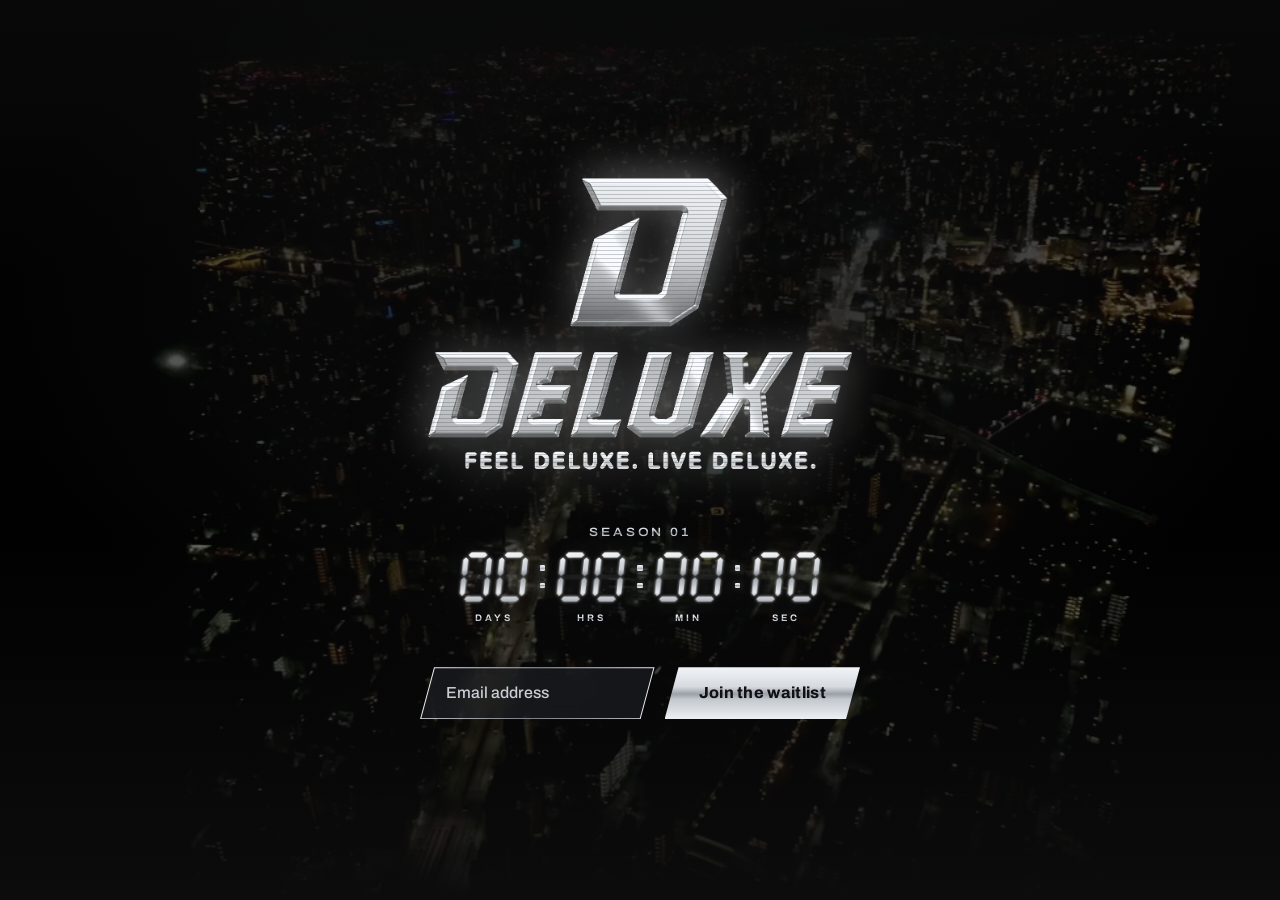
==== index.html @ eaa51d68 "Gate: chrome + shine everywhere (countdown sweep, chrome labels), angled frosted email field with ch" ====
<!doctype html>
<html lang="en">
<head>
<meta charset="utf-8">
<meta name="viewport" content="width=device-width, initial-scale=1">
<meta name="robots" content="noindex, nofollow">
<title>Deluxe | Feel Deluxe. Live Deluxe.</title>
<meta name="description" content="Deluxe is an electrolyte drink mix with energy and vitamins in single-serve stick packs. Launching soon. Join the list for early access.">
<link rel="icon" type="image/png" sizes="32x32" href="assets/img/favicon-32.png">
<link rel="icon" type="image/png" sizes="64x64" href="assets/img/favicon-64.png">
<link rel="apple-touch-icon" href="assets/img/apple-touch-icon.png">
<link rel="preconnect" href="https://fonts.googleapis.com">
<link rel="preconnect" href="https://fonts.gstatic.com" crossorigin>
<link href="https://fonts.googleapis.com/css2?family=Archivo:ital,wdth,wght@0,62..125,100..900;1,62..125,100..900&display=swap" rel="stylesheet">
<link rel="stylesheet" href="assets/css/site.css">
<link rel="stylesheet" href="assets/css/showroom.css">
<link rel="stylesheet" href="assets/css/countdown.css">
</head>
<body data-page="gate">
<div data-include="header"></div>

<main id="main">

  <!-- Hero: silent looping real-footage film with the holographic mark over it -->
  <section class="hero" data-hero aria-label="Deluxe">
    <video class="hero__video" autoplay muted loop playsinline preload="auto" poster="assets/img/hero-film.jpg" aria-hidden="true" tabindex="-1">
      <source src="assets/video/hero-film-v.mp4" type="video/mp4" media="(max-aspect-ratio: 4/5)">
      <source src="assets/video/hero-film.mp4" type="video/mp4">
    </video>
    <div class="hero__shade"></div>
    <div class="holo" aria-hidden="true">
      <div class="holo__mark">
        <img class="holo__ghost" src="assets/img/logo-lockup-alpha.png" alt="" width="1167" height="842">
        <img class="holo__logo" src="assets/img/logo-lockup-alpha.png" alt="" width="1167" height="842">
        <div class="holo__sweep"></div>
        <div class="holo__scan"></div>
      </div>
    </div>
    <div class="wrap hero__foot">
      <div class="hero__pitch">
        <h1 class="visually-hidden">Deluxe. Feel Deluxe. Live Deluxe.</h1>
        <div class="waitlist" id="early-access">
          <!-- No launch date yet (Brady 2026-11-19): the countdown stays frozen instead of ticking to a made-up date; the "under repair" note was removed on his word -->
          <div class="countdown countdown--repair">
            <p class="countdown__label">Season 01</p>
            <!-- Countdown (Brady 2026-11-20): chrome seven-segment digits on one line, all zeros while there is no launch date; random flicker flips a digit to a random number for a split second. Add data-target="<ISO date>" to .nuke and the same component ticks. -->
            <div class="nuke" aria-hidden="true">
              <svg class="nuke__defs" aria-hidden="true" focusable="false"><defs><linearGradient id="nuke-chrome" gradientUnits="userSpaceOnUse" x1="0" y1="0" x2="0" y2="20.4"><stop offset="0" stop-color="#eef1f4"/><stop offset=".36" stop-color="#c7ccd2"/><stop offset=".49" stop-color="#7d828a"/><stop offset=".55" stop-color="#a7acb4"/><stop offset=".8" stop-color="#e4e7eb"/><stop offset="1" stop-color="#aeb3ba"/></linearGradient></defs></svg>
              <p class="countdown__digits countdown__digits--broken nuke__stack"><span class="nuke__row" data-l="Days"><span><b>0</b><b>0</b></span></span><i class="nuke__sep"></i><span class="nuke__row" data-l="Hrs"><span><b>0</b><b>0</b></span></span><i class="nuke__sep"></i><span class="nuke__row" data-l="Min"><span><b>0</b><b>0</b></span></span><i class="nuke__sep"></i><span class="nuke__row" data-l="Sec"><span><b>0</b><b>0</b></span></span></p>
            </div>
            <script>
              (() => {   // all-zero chrome readout; random flickers flip digits for a split second; ticks only once a launch date is set
                const root = document.querySelector('.nuke'); if (!root) return;
                const rows = [...root.querySelectorAll('.nuke__row')];
                // seven-segment glyphs: every segment drawn, lit ones get .on (unlit stay faintly visible)
                const SEG = { a: 'M2.2 1.2 3.2 .2h5.6l1 1-1 1H3.2z', b: 'M10.8 2.2l1 1v5.6l-1 1-1-1V3.2z', c: 'M10.8 10.4l1 1v5.6l-1 1-1-1v-5.6z',
                  d: 'M2.2 19.2l1-1h5.6l1 1-1 1H3.2z', e: 'M1.2 10.4l1 1v5.6l-1 1-1-1v-5.6z', f: 'M1.2 2.2l1 1v5.6l-1 1-1-1V3.2z', g: 'M2.2 10.2l1-1h5.6l1 1-1 1H3.2z' };
                const LIT = ['abcdef', 'bc', 'abged', 'abgcd', 'fgbc', 'afgcd', 'afgedc', 'abc', 'abcdefg', 'abcdfg'];
                // the DELUXE logo's shine: a light band sweeps across the digits every 6 s, one gradient per digit so it travels left to right
                const defs = root.querySelector('.nuke__defs defs');
                for (let i = 0; i < 8; i++) {
                  const at = (1.2 + i * .07).toFixed(2) + 's';
                  defs.insertAdjacentHTML('beforeend', '<linearGradient id="nuke-shine-' + i + '" gradientUnits="userSpaceOnUse" x1="-30" y1="0" x2="-16" y2="20.4">' +
                    '<stop offset="0" stop-color="#fff" stop-opacity="0"/><stop offset=".5" stop-color="#fff" stop-opacity=".85"/><stop offset="1" stop-color="#fff" stop-opacity="0"/>' +
                    '<animate attributeName="x1" values="-30;30;30" keyTimes="0;.16;1" dur="6s" begin="' + at + '" repeatCount="indefinite"/>' +
                    '<animate attributeName="x2" values="-16;44;44" keyTimes="0;.16;1" dur="6s" begin="' + at + '" repeatCount="indefinite"/></linearGradient>');
                }
                const glyph = (n, i) => '<svg viewBox="0 0 12 20.4" aria-hidden="true"><g transform="skewX(-6) translate(1 0)">' +
                  Object.keys(SEG).map((s) => '<path class="seg' + (LIT[n].includes(s) ? ' on' : '') + '" d="' + SEG[s] + '"/>').join('') +
                  [...LIT[n]].map((s) => '<path class="shine" fill="url(#nuke-shine-' + i + ')" d="' + SEG[s] + '"/>').join('') + '</g></svg>';
                const draw = (b) => { b.innerHTML = glyph(+b.dataset.d, b.dataset.i); };
                root.querySelectorAll('b').forEach((b, i) => { b.dataset.i = i; b.dataset.d = b.textContent.trim(); draw(b); });
                const target = root.dataset.target && Date.parse(root.dataset.target);
                if (target) {
                  const put = (row, v) => { const s = String(v).padStart(2, '0'), r = rows.indexOf(row);
                    row.firstElementChild.innerHTML = [...s].map((c, j) => '<b data-d="' + c + '" data-i="' + (r * 2 + j) + '"></b>').join(''); row.querySelectorAll('b').forEach(draw); };
                  const tick = () => { let t = Math.max(0, Math.floor((target - Date.now()) / 1000));
                    [86400, 3600, 60, 1].forEach((u, i) => { put(rows[i], Math.floor(t / u)); t %= u; }); };
                  tick(); setInterval(tick, 1000);
                }
                if (matchMedia('(prefers-reduced-motion: reduce)').matches) return;
                // Brady 2026-11-20: no grey dimming; the flicker ALTERNATES a digit between random numbers and its real value
                // (e.g. 7 0 3 0) in a quick burst, staying full chrome, then settles on the real value.
                const pick = () => 1 + Math.floor(Math.random() * 9);   // never 0, so every flip is visible
                const glitch = () => {
                  const all = [...root.querySelectorAll('b')], n = 1 + Math.floor(Math.random() * Math.random() * 3.2);
                  const hit = all.sort(() => Math.random() - .5).slice(0, n);
                  const phases = 2 * (2 + Math.floor(Math.random() * 3));   // 2-4 random/real alternations
                  let k = 0;
                  const step = () => {
                    hit.forEach((b) => { b.innerHTML = glyph(k % 2 === 0 ? pick() : +b.dataset.d, b.dataset.i); });
                    if (++k < phases) setTimeout(step, 45 + Math.random() * 35); else hit.forEach(draw);
                  };
                  step();
                  setTimeout(glitch, 900 + Math.random() * 2300);
                };
                setTimeout(glitch, 900);
              })();
            </script>
          </div>
          <!-- Real sign-up: posts to the live Shopify store's own newsletter form (deluxe-hq.com), tagged waitlist, into a hidden frame so the visitor stays here -->
          <iframe name="waitlist-sink" title="Waitlist" hidden></iframe>
          <form class="waitlist__form" data-form="waitlist" method="post" action="https://deluxe-hq.com/contact#contact_form" target="waitlist-sink" accept-charset="UTF-8" novalidate>
            <input type="hidden" name="form_type" value="customer">
            <input type="hidden" name="utf8" value="✓">
            <input type="hidden" name="contact[tags]" value="newsletter,waitlist,season-01">
            <label class="visually-hidden" for="waitlist-email">Email address</label>
            <span class="waitlist__field"><input id="waitlist-email" type="email" name="contact[email]" placeholder="Email address" autocomplete="email" required></span>
            <button type="submit">Join the waitlist</button>
            <p class="form-status" data-status role="status" aria-live="polite"></p>
          </form>
        </div>
      </div>
    </div>
  </section>
</main>


<script src="assets/js/site.js"></script>
</body>
</html>
---- assets/css/site.css ----
/* Deluxe shared styles.
   Palette: black, greys, white only. Base is near-black, never pure #000.
   Signature shape: the chamfered corner, taken from the cut letterforms of the logo. */

:root {
  --ink: #0c0c0d;
  --graphite: #141516;
  --slate: #1d1e20;
  --steel: #2c2e31;
  --mid: #7d8187;
  --fog: #a9adb3;
  --chrome: #d9dcdf;
  --white: #fff;
  --paper: #ededee;
  --line: rgba(255, 255, 255, .14);
  --line-dark: rgba(12, 12, 13, .16);
  --cut: 14px;
  --wrap: 1320px;
  --gutter: clamp(20px, 4vw, 56px);
  --announce-h: 34px;
  --bar-h: 68px;
  --font: "Archivo", system-ui, -apple-system, "Segoe UI", Helvetica, Arial, sans-serif;
  --ease: cubic-bezier(.2, .7, .2, 1);
}

*, *::before, *::after { box-sizing: border-box; }
html { scroll-behavior: smooth; scroll-padding-top: 96px; -webkit-text-size-adjust: 100%; }
body {
  margin: 0;
  background: var(--ink);
  color: var(--chrome);
  font: 400 1rem/1.55 var(--font);
  -webkit-font-smoothing: antialiased;
}
img, video { display: block; max-width: 100%; height: auto; }
a { color: inherit; }
h1, h2, h3, p, ul, ol, figure, blockquote { margin: 0; }
ul, ol { padding: 0; list-style: none; }
button, input, textarea { font: inherit; color: inherit; }
:focus-visible { outline: 2px solid var(--white); outline-offset: 3px; }
.section--light :focus-visible { outline-color: var(--ink); }

.visually-hidden {
  position: absolute; width: 1px; height: 1px; margin: -1px; padding: 0;
  overflow: hidden; clip: rect(0 0 0 0); white-space: nowrap; border: 0;
}
.skip-link {
  position: fixed; left: 12px; top: -80px; z-index: 60;
  padding: 10px 16px; background: var(--white); color: var(--ink); font-weight: 600;
}
.skip-link:focus { top: 12px; }

/* ---------- type ---------- */
.display, h1, h2 {
  font-stretch: 125%;
  font-weight: 750;
  font-style: italic;
  text-transform: uppercase;
  line-height: .98;
  letter-spacing: -.01em;
  color: var(--white);
  text-wrap: balance;
}
h1 { font-size: clamp(2.4rem, 6vw, 5rem); }
h2 { font-size: clamp(1.9rem, 4.2vw, 3.5rem); }
h3 { font-stretch: 112%; font-weight: 650; font-size: 1.25rem; line-height: 1.2; color: var(--white); }
.lede { font-size: clamp(1.05rem, 1.4vw, 1.25rem); line-height: 1.5; color: var(--fog); max-width: 56ch; }
.note { font-size: .875rem; color: var(--mid); }
.section--light, .section--light h2, .section--light h3 { color: var(--ink); }
.section--light .lede { color: #4a4d52; }
.section--light .note { color: #5d6066; }

/* ---------- layout ---------- */
.wrap { width: 100%; max-width: var(--wrap); margin-inline: auto; padding-inline: var(--gutter); }
.section { padding-block: clamp(72px, 10vw, 136px); }
.section--light { background: var(--paper); }
.section--panel { background: var(--graphite); }
.section-head {
  display: flex; align-items: flex-end; justify-content: space-between; gap: 24px;
  margin-bottom: clamp(32px, 5vw, 64px);
}
.section-head .lede { margin-top: 18px; }
.text-link {
  font-weight: 600; text-underline-offset: 6px; text-decoration-thickness: 1px; white-space: nowrap;
}
.text-link:hover { text-decoration-thickness: 2px; }

.cut {
  clip-path: polygon(0 0, calc(100% - var(--cut)) 0, 100% var(--cut), 100% 100%, var(--cut) 100%, 0 calc(100% - var(--cut)));
}

/* ---------- buttons, chips ---------- */
.btn {
  --cut: 10px;
  display: inline-flex; align-items: center; justify-content: center; gap: 10px;
  min-height: 48px; padding: 12px 24px;
  border: 0; cursor: pointer; text-decoration: none;
  font-stretch: 112%; font-weight: 650; font-size: .9375rem; line-height: 1;
  background: var(--white); color: var(--ink);
  clip-path: polygon(var(--cut) 0, 100% 0, 100% calc(100% - var(--cut)), calc(100% - var(--cut)) 100%, 0 100%, 0 var(--cut));
  transition: background-color .2s, color .2s;
}
.btn:hover { background: var(--chrome); }
.btn:focus-visible { outline: none; box-shadow: inset 0 0 0 2px var(--ink), inset 0 0 0 4px var(--white); }
.btn--dark { background: var(--ink); color: var(--white); }
.btn--dark:hover { background: var(--steel); }
.btn--dark:focus-visible { box-shadow: inset 0 0 0 2px var(--white), inset 0 0 0 4px var(--ink); }
.btn--ghost { background: rgba(255, 255, 255, .1); color: var(--white); backdrop-filter: blur(8px); }
.btn--ghost:hover { background: rgba(255, 255, 255, .2); }
.btn--sm { min-height: 40px; padding: 10px 18px; font-size: .875rem; }

.chips { display: flex; flex-wrap: wrap; gap: 8px; }
.chips li {
  padding: 5px 10px; font-size: .8125rem; line-height: 1.2;
  background: var(--slate); color: var(--chrome);
}
.section--light .chips li { background: var(--paper); color: #33363a; }
.status { font-size: .875rem; font-weight: 600; color: var(--fog); }
.section--light .status { color: #4a4d52; }

/* ---------- top bar: announcement + header ---------- */
.topbar { position: fixed; inset: 0 0 auto 0; z-index: 40; }
.announce {
  height: var(--announce-h); overflow: hidden;
  background: var(--white); color: var(--ink);
  font-stretch: 112%; font-weight: 650; font-size: .75rem; letter-spacing: .08em; text-transform: uppercase;
  transition: height .3s var(--ease);
}
.is-stuck .announce { height: 0; }
.marquee { display: flex; width: max-content; height: var(--announce-h); align-items: center; animation: marquee 38s linear infinite; }
.marquee span { padding-inline: 28px; white-space: nowrap; }
.marquee span:nth-child(even) { color: var(--mid); }
@keyframes marquee { to { transform: translateX(-50%); } }

.site-header__bar {
  display: grid; grid-template-columns: 1fr auto 1fr; align-items: center; gap: 16px;
  height: var(--bar-h); padding-inline: var(--gutter);
  transition: margin .3s var(--ease), background-color .3s, height .3s var(--ease);
}
.is-stuck .site-header__bar {
  height: 60px; margin: 10px var(--gutter) 0; padding-inline: 20px;
  background: rgba(20, 21, 22, .9); backdrop-filter: blur(14px);
  clip-path: polygon(var(--cut) 0, 100% 0, 100% calc(100% - var(--cut)), calc(100% - var(--cut)) 100%, 0 100%, 0 var(--cut));
}
.brand { justify-self: center; display: block; }
.brand img { height: 22px; width: auto; }
.nav { display: flex; gap: clamp(16px, 2.4vw, 34px); }
.nav a {
  padding-block: 8px; text-decoration: none; color: var(--white);
  font-stretch: 112%; font-weight: 550; font-size: .9375rem;
  background: linear-gradient(currentColor, currentColor) no-repeat 0 100% / 0 1px;
  transition: background-size .25s var(--ease);
}
.nav a:hover, .nav a[aria-current="page"] { background-size: 100% 1px; }
.site-header__tools { justify-self: end; display: flex; align-items: center; gap: 6px; position: relative; }
.site-header__tools .btn { margin-right: 10px; }
.icon-btn {
  display: grid; place-items: center; width: 44px; height: 44px;
  background: none; border: 0; cursor: pointer; color: var(--white); position: relative;
}
.icon-btn svg { width: 22px; height: 22px; fill: none; stroke: currentColor; stroke-width: 1.5; stroke-linecap: square; }
.icon-btn:hover { color: var(--fog); }
.cart-count {
  position: absolute; top: 6px; right: 4px; min-width: 16px; height: 16px; padding-inline: 4px;
  display: grid; place-items: center; background: var(--white); color: var(--ink);
  font-size: .6875rem; font-weight: 700; line-height: 1;
}
.nav-toggle { display: none; }

/* floating panels sit above everything (z-50+) */
.cart-panel {
  position: absolute; top: calc(100% + 14px); right: 0; z-index: 50; width: min(340px, calc(100vw - 2 * var(--gutter)));
  padding: 24px; background: var(--slate); box-shadow: 0 24px 60px rgba(0, 0, 0, .5);
}
.cart-panel[hidden] { display: none; }
.cart-panel p { margin: 8px 0 18px; color: var(--fog); font-size: .9375rem; }

.drawer {
  position: fixed; inset: 0; z-index: 50; display: flex; flex-direction: column; gap: 28px;
  padding: 96px var(--gutter) 40px; background: var(--ink);
}
.drawer[hidden] { display: none; }
.drawer a.drawer__link {
  font-stretch: 125%; font-weight: 750; font-style: italic; text-transform: uppercase;
  font-size: 2rem; line-height: 1; text-decoration: none; color: var(--white);
}
.drawer__close { position: absolute; top: 20px; right: calc(var(--gutter) - 10px); }

@media (max-width: 900px) {
  .nav, .site-header__tools .btn, .icon-btn--desk { display: none; }
  .nav-toggle { display: grid; justify-self: start; margin-left: -10px; }
  .site-header__tools { margin-right: -10px; }
}

/* ---------- hero ---------- */
.hero {
  position: relative; min-height: max(100svh, 620px); overflow: hidden;
  display: flex; align-items: flex-end; background: var(--ink);
}
.hero__video { position: absolute; inset: 0; width: 100%; height: 100%; object-fit: cover; }
.hero__shade {
  position: absolute; inset: 0;
  background:
    linear-gradient(to bottom, rgba(12, 12, 13, .7) 0, rgba(12, 12, 13, .2) 30%, rgba(12, 12, 13, .1) 60%, var(--ink) 100%);
}
/* The mark is SOLID chrome over the film (alpha PNG, no blend mode) so busy footage never shows
   through it. The holographic read comes from the light sweep, fine scanlines and the halo. */
.hero__video { filter: brightness(.58) contrast(1.06); }
.holo {
  position: absolute; inset: 0 0 8% 0; display: grid; place-items: center;
  pointer-events: none; perspective: 1100px;
}
/* a dark pool behind the mark separates it from whatever the film is doing */
.holo::before {
  content: ""; position: absolute; width: min(120vw, 1250px); aspect-ratio: 1167 / 842;
  background: radial-gradient(closest-side, rgba(12, 12, 13, .78), rgba(12, 12, 13, .5) 58%, transparent 100%);
}
.holo__mark {
  /* capped by height too, so the mark never runs into the pitch on short windows */
  position: relative; width: min(74vw, 700px, calc((max(100svh, 620px) - 330px) * 1.386)); aspect-ratio: 1167 / 842;
  transform: rotateX(var(--rx, 0deg)) rotateY(var(--ry, 0deg));
  transition: transform .6s var(--ease);
  animation: holo-float 8s ease-in-out infinite;
  filter: drop-shadow(0 16px 34px rgba(0, 0, 0, .7));
}
.holo__mark img { position: absolute; inset: 0; width: 100%; height: 100%; }
.holo__logo { animation: holo-flicker 9s steps(1) infinite; }
.holo__sweep, .holo__scan {
  position: absolute; inset: 0;
  -webkit-mask: url("../img/logo-lockup-alpha.png") center / 100% 100% no-repeat;
  mask: url("../img/logo-lockup-alpha.png") center / 100% 100% no-repeat;
}
.holo__sweep {
  background: linear-gradient(105deg, transparent 44%, rgba(255, 255, 255, .7) 50%, transparent 56%) no-repeat;
  background-size: 320% 100%;
  animation: holo-sweep 6s var(--ease) infinite;
}
.holo__ghost { /* soft halo behind the mark */
  z-index: -1; filter: blur(20px) brightness(1.2); opacity: .38;
  transform: translate(var(--gx, 0px), var(--gy, 0px)) scale(1.03);
  transition: transform .6s var(--ease);
}
.holo__scan {
  background: repeating-linear-gradient(to bottom, rgba(12, 12, 13, .2) 0 1px, transparent 1px 4px);
  animation: holo-scan 9s linear infinite;
}
@keyframes holo-float { 50% { translate: 0 -10px; } }
@keyframes holo-sweep { 0% { background-position: 120% 0; } 55%, 100% { background-position: -20% 0; } }
@keyframes holo-scan { to { background-position: 0 40px; } }
@keyframes holo-flicker {
  0%, 100% { opacity: 1; translate: 0 0; }
  41% { opacity: .88; translate: 2px 0; }
  42% { opacity: 1; translate: 0 0; }
  77% { opacity: .92; translate: -3px 0; }
  78% { opacity: 1; translate: 0 0; }
}
.hero__foot {
  position: relative; width: 100%;
  display: flex; align-items: flex-end; justify-content: space-between; gap: 24px;
  padding-bottom: clamp(28px, 5vw, 56px);
}
.hero__pitch p { color: var(--white); font-stretch: 112%; font-weight: 550; font-size: 1.0625rem; margin-bottom: 16px; }
.hero__scroll {
  display: flex; align-items: center; gap: 12px; text-decoration: none;
  color: var(--fog); font-size: .875rem; font-weight: 550;
}
.hero__scroll::after { content: ""; width: 1px; height: 44px; background: linear-gradient(var(--white), transparent); }
@media (max-width: 600px) { .hero__scroll { display: none; } }

/* ---------- trio of info cards ---------- */
.trio { display: grid; grid-template-columns: repeat(3, 1fr); gap: 16px; }
.trio__card {
  display: flex; flex-direction: column; gap: 10px; padding: 26px;
  background: var(--graphite);
}
.trio__card p { color: var(--fog); flex: 1; }
.trio__card .text-link { align-self: flex-start; color: var(--white); }
@media (max-width: 860px) { .trio { grid-template-columns: 1fr; } }

/* ---------- product cards ---------- */
.card-grid { display: grid; grid-template-columns: repeat(4, 1fr); gap: 16px; }
.card-grid--three { grid-template-columns: repeat(3, 1fr); }
@media (max-width: 1100px) { .card-grid, .card-grid--three { grid-template-columns: repeat(2, 1fr); } }
@media (max-width: 520px) { .card-grid, .card-grid--three { grid-template-columns: 1fr; } }
.product-card {
  display: flex; flex-direction: column;
  background: var(--graphite);
}
.section--light .product-card { background: var(--white); }
.product-card[hidden] { display: none; }
.product-card__media { display: block; margin: 12px 12px 0; }
.product-card__name a { color: inherit; text-decoration: none; }
.product-card__name a:hover { text-decoration: underline; text-underline-offset: 5px; text-decoration-thickness: 2px; }
.product-card__body { display: flex; flex-direction: column; gap: 10px; padding: 20px; flex: 1; }
.product-card__type { font-size: .875rem; color: var(--mid); }
.section--light .product-card__type { color: #5d6066; }
.product-card__name {
  font-stretch: 125%; font-weight: 750; font-style: italic; text-transform: uppercase;
  font-size: 1.5rem; line-height: 1;
}
.product-card__line { color: var(--fog); flex: 1; }
.section--light .product-card__line { color: #4a4d52; }
.product-card__foot {
  display: flex; align-items: center; justify-content: space-between; gap: 12px;
  margin-top: 14px;
}

/* ---------- image tiles ---------- */
.tiles { display: grid; grid-template-columns: repeat(3, 1fr); gap: 16px; }
.tile img { width: 100%; aspect-ratio: 4 / 5; object-fit: cover; }
.tile h3 { margin: 20px 0 8px; }
.tile p { color: var(--fog); max-width: 36ch; }
@media (max-width: 860px) {
  .tiles { grid-template-columns: 1fr; gap: 40px; }
  .tile img { aspect-ratio: 4 / 3; }
}

/* ---------- split: image + timeline ---------- */
.split { display: grid; grid-template-columns: 5fr 6fr; gap: clamp(28px, 6vw, 96px); align-items: center; }
.split__media img { width: 100%; aspect-ratio: 4 / 5; object-fit: cover; }
.split__body .lede { margin-top: 18px; }
@media (max-width: 860px) { .split { grid-template-columns: 1fr; } }
.doses { display: grid; gap: 6px; margin-top: 32px; }
.doses li {
  display: grid; grid-template-columns: minmax(130px, 200px) 1fr; gap: 20px; align-items: baseline;
  padding: 18px 22px; background: var(--slate);
}
.doses__amount {
  font-stretch: 125%; font-weight: 300; font-size: clamp(2.2rem, 4.4vw, 3.6rem); line-height: 1;
  color: var(--white); font-variant-numeric: tabular-nums;
}
.doses__amount small { font-size: .38em; font-weight: 500; margin-left: 4px; color: var(--fog); }
.doses p { color: var(--fog); margin-top: 4px; }
.split__body .note { margin-top: 18px; max-width: 56ch; }
.split__actions { display: flex; flex-wrap: wrap; align-items: center; gap: 20px; margin-top: 32px; }
@media (max-width: 520px) { .doses li { grid-template-columns: 1fr; gap: 6px; } }


/* ---------- full-width photo band ---------- */
.band { position: relative; display: flex; align-items: flex-end; min-height: min(78vh, 680px); overflow: hidden; }
.band > img { position: absolute; inset: 0; width: 100%; height: 100%; object-fit: cover; object-position: 78% 50%; }
.band::after { content: ""; position: absolute; inset: 0; background: linear-gradient(0deg, rgba(12, 12, 13, .55) 0, transparent 34%); }
.band__body { position: relative; z-index: 1; display: flex; flex-direction: column; align-items: flex-start; gap: 28px; padding-block: clamp(40px, 7vw, 88px); }
.band__body h2 { font-size: clamp(2.2rem, 6vw, 5rem); }

/* ---------- reactions ---------- */
.quotes { display: grid; grid-template-columns: repeat(3, 1fr); gap: 8px; }
.quotes li { padding: 32px 26px; background: var(--graphite); }
.quotes blockquote {
  font-stretch: 112%; font-weight: 600; font-size: clamp(1.25rem, 2vw, 1.75rem); line-height: 1.15; color: var(--white);
}
.quotes cite { display: block; margin-top: 14px; font-style: normal; font-size: .875rem; color: var(--mid); }
@media (max-width: 860px) { .quotes { grid-template-columns: 1fr 1fr; } }
@media (max-width: 520px) { .quotes { grid-template-columns: 1fr; } }

/* ---------- early access signup ---------- */
.signup { display: grid; grid-template-columns: 5fr 6fr; gap: clamp(28px, 6vw, 96px); align-items: center; }
.signup__media img { width: 100%; aspect-ratio: 1 / 1; object-fit: cover; }
.signup h2 { font-size: clamp(2.4rem, 5.6vw, 4.75rem); }
.signup .lede { margin-top: 20px; }
.signup .lede:empty { display: none; }
.signup__form { margin-top: 32px; max-width: 560px; }
.field-row { display: flex; gap: 10px; }
.field-row input {
  flex: 1; min-width: 0; min-height: 56px; padding: 0 18px;
  background: var(--white); border: 1px solid var(--ink); border-radius: 0; color: var(--ink); font-size: 1.0625rem;
}
.field-row input::placeholder { color: #6c6f75; }
.field-row .btn { min-height: 56px; padding-inline: 28px; }
.form-status { min-height: 1.5em; margin-top: 12px; font-size: .9375rem; font-weight: 550; }
.form-status[data-state="error"]::before { content: "! "; }
.signup__perks { display: flex; flex-wrap: wrap; gap: 10px 28px; margin-top: 22px; font-size: .9375rem; color: #33363a; }
.signup__perks li { display: flex; align-items: center; gap: 10px; }
.signup__perks li::before {
  content: ""; width: 10px; height: 10px; background: var(--ink);
  clip-path: polygon(3px 0, 100% 0, 100% calc(100% - 3px), calc(100% - 3px) 100%, 0 100%, 0 3px);
}
@media (max-width: 860px) {
  .signup { grid-template-columns: 1fr; }
  .signup__media { order: 2; }
  .signup__media img { aspect-ratio: 4 / 3; }
}
@media (max-width: 520px) { .field-row { flex-direction: column; } }

/* ---------- FAQ ---------- */
.faq-layout { display: grid; grid-template-columns: 4fr 7fr; gap: clamp(28px, 6vw, 96px); }
@media (max-width: 860px) { .faq-layout { grid-template-columns: 1fr; } }
.faq { display: grid; gap: 6px; }
.faq details { padding-inline: 24px; background: var(--graphite); }
.faq summary {
  display: flex; align-items: center; justify-content: space-between; gap: 20px;
  padding: 22px 0; cursor: pointer; list-style: none;
  font-stretch: 112%; font-weight: 600; font-size: 1.125rem; color: var(--white);
}
.faq summary::-webkit-details-marker { display: none; }
.faq summary::after {
  content: ""; flex: none; width: 14px; height: 14px;
  background: linear-gradient(currentColor, currentColor) center / 100% 1.5px no-repeat,
              linear-gradient(currentColor, currentColor) center / 1.5px 100% no-repeat;
  transition: rotate .25s var(--ease);
}
.faq details[open] summary::after { rotate: 45deg; }
.faq details p { padding: 0 0 24px; max-width: 62ch; color: var(--fog); }

/* ---------- inner pages ---------- */
.page-head { padding: calc(var(--announce-h) + var(--bar-h) + clamp(48px, 8vw, 104px)) 0 clamp(40px, 6vw, 72px); }
.page-head .lede { margin-top: 20px; }

.feature-row {
  display: grid; grid-template-columns: 1fr 1fr; gap: clamp(28px, 6vw, 96px); align-items: center;
  padding-block: clamp(40px, 6vw, 80px);
}
.feature-row:nth-of-type(even) .feature-row__media { order: 2; }
.feature-row__media img { width: 100%; aspect-ratio: 4 / 5; object-fit: cover; max-height: 720px; }
.feature-row__body { display: flex; flex-direction: column; align-items: flex-start; gap: 16px; }
.feature-row__body h2 { font-size: clamp(2.2rem, 5vw, 4.25rem); }
.feature-row__body .lede { color: var(--chrome); }
.feature-row__actions { display: flex; flex-wrap: wrap; align-items: center; gap: 18px; margin-top: 12px; }
@media (max-width: 860px) {
  .feature-row { grid-template-columns: 1fr; }
  .feature-row:nth-of-type(even) .feature-row__media { order: 0; }
}

.filters { display: flex; flex-wrap: wrap; align-items: center; gap: 8px; margin-bottom: 28px; }
.filters button {
  min-height: 40px; padding: 8px 16px; cursor: pointer;
  background: transparent; border: 1px solid var(--line-dark); color: var(--ink);
  font-weight: 550; font-size: .9375rem;
}
.filters button:hover { border-color: var(--ink); }
.filters button[aria-pressed="true"] { background: var(--ink); border-color: var(--ink); color: var(--white); }
.filters__count { margin-left: auto; font-size: .9375rem; color: #5d6066; }
.empty { padding: 48px 0; font-size: 1.0625rem; color: #4a4d52; }

.form { display: grid; gap: 18px; }
.form label { display: grid; gap: 8px; font-size: .9375rem; font-weight: 550; color: var(--white); }
.form input, .form textarea {
  width: 100%; min-height: 52px; padding: 14px 16px;
  background: var(--graphite); border: 1px solid var(--line); border-radius: 0; color: var(--white);
}
.form textarea { min-height: 150px; resize: vertical; }
.form input:focus-visible, .form textarea:focus-visible { outline-offset: 0; border-color: var(--white); }
.form [aria-invalid="true"] { border-color: var(--white); box-shadow: inset 3px 0 0 var(--white); }
.form .btn { justify-self: start; }
.contact-layout { display: grid; grid-template-columns: 4fr 6fr; gap: clamp(28px, 6vw, 96px); }
@media (max-width: 860px) { .contact-layout { grid-template-columns: 1fr; } }

/* ---------- footer ---------- */
.site-footer { background: var(--graphite); padding: clamp(56px, 8vw, 96px) 0 32px; color: var(--fog); }
.site-footer__top { display: grid; grid-template-columns: 2fr 1fr 1fr 1fr; gap: 40px; }
.site-footer__brand img { height: 30px; width: auto; }
.site-footer__brand p { margin-top: 16px; }
.site-footer h3 { font-size: .9375rem; margin-bottom: 14px; }
.site-footer li + li { margin-top: 10px; }
.site-footer a { text-decoration: none; }
.site-footer a:hover { color: var(--white); text-decoration: underline; text-underline-offset: 5px; }
.site-footer__base {
  display: flex; flex-wrap: wrap; justify-content: space-between; gap: 12px;
  margin-top: 56px; font-size: .875rem; color: var(--mid);
}
@media (max-width: 860px) { .site-footer__top { grid-template-columns: 1fr 1fr; } .site-footer__brand { grid-column: 1 / -1; } }

/* ---------- motion preferences ---------- */
@media (prefers-reduced-motion: reduce) {
  html { scroll-behavior: auto; }
  .marquee, .holo__mark, .holo__logo, .holo__sweep, .holo__scan { animation: none; }
  .holo__sweep { display: none; }
  * { transition-duration: .01ms !important; }
}

/* subscription offer line above the packs on the home page */
.offer {
  --cut: 12px;
  display: block; margin: 0 0 16px; padding: 18px 22px;
  background: var(--ink); color: var(--white); text-decoration: none; font-size: 1.0625rem;
  clip-path: polygon(var(--cut) 0, 100% 0, 100% calc(100% - var(--cut)), calc(100% - var(--cut)) 100%, 0 100%, 0 var(--cut));
}
.offer strong { font-stretch: 112%; font-weight: 700; margin-right: 10px; }
.offer:hover { background: var(--slate); }

/* "Deluxe, all day" carousel: native horizontal scroll with snap, arrows scroll one card */
.reel {
  display: grid; grid-auto-flow: column; grid-auto-columns: clamp(260px, 30vw, 420px); gap: 16px;
  overflow-x: auto; scroll-snap-type: x mandatory; scroll-padding-inline: var(--gutter);
  padding: 0 var(--gutter) 8px; scrollbar-width: none; overscroll-behavior-x: contain;
}
.reel::-webkit-scrollbar { display: none; }
.reel__item { margin: 0; scroll-snap-align: start; }
.reel__item img { width: 100%; aspect-ratio: 4 / 5; object-fit: cover; display: block; }
.reel__item figcaption { margin-top: 12px; font-weight: 600; color: var(--white); }
.reel__nav { display: flex; gap: 8px; }
.reel__nav svg { width: 20px; height: 20px; fill: none; stroke: currentColor; stroke-width: 2; }
@media (max-width: 520px) { .reel { grid-auto-columns: 78vw; } }

/* hero waitlist (after prstudioclothing.com/password): season line, one email field, film keeps playing behind */
.hero__pitch:has(.waitlist) { width: 100%; }
.waitlist { max-width: 440px; margin: 0 auto; text-align: center; }
.waitlist p { margin: 0; }
.waitlist .waitlist__season { font-size: .8125rem; letter-spacing: .18em; text-transform: uppercase; color: var(--chrome); }
.waitlist .waitlist__when { margin-top: 6px !important; font-stretch: 125%; font-weight: 800; font-size: clamp(2rem, 5vw, 3.25rem); line-height: 1; text-transform: uppercase; color: var(--white); }
.waitlist .waitlist__note { margin-top: 10px !important; font-size: .8125rem; letter-spacing: .18em; text-transform: uppercase; color: var(--chrome); }
.waitlist__form { display: grid; grid-template-columns: 1fr auto; gap: 8px; margin-top: 22px; }
.waitlist__form input {
  min-height: 52px; padding: 0 16px; border: 1px solid rgba(255,255,255,.35); background: rgba(12,12,13,.55);
  color: var(--white); font: inherit; backdrop-filter: blur(6px);
}
.waitlist__form input::placeholder { color: var(--fog); }
.waitlist__form button {
  --cut: 10px; min-height: 52px; padding: 0 22px; border: 0; cursor: pointer;
  background: var(--white); color: var(--ink); font: inherit; font-weight: 650;
  clip-path: polygon(var(--cut) 0, 100% 0, 100% calc(100% - var(--cut)), calc(100% - var(--cut)) 100%, 0 100%, 0 var(--cut));
}
.waitlist__form .form-status { grid-column: 1 / -1; min-height: 1.2em; font-size: .875rem; color: var(--white); }
@media (max-width: 520px) { .waitlist__form { grid-template-columns: 1fr; } }

/* launch countdown: just the numbers. Hundredths run, the rest is quiet. */
.countdown { margin: 0 auto; }
.waitlist .countdown__label { font-size: .75rem; letter-spacing: .24em; text-transform: uppercase; color: var(--chrome); }
.waitlist .countdown__digits { margin-top: 10px !important; display: flex; align-items: baseline; justify-content: center; gap: 4px;
  font: 600 clamp(2.4rem, 6vw, 4rem)/1 ui-monospace, "Cascadia Mono", Consolas, monospace; font-variant-numeric: tabular-nums;
  color: var(--white); text-shadow: 0 0 18px rgba(255,255,255,.22); }
.countdown__digits i { font-style: normal; opacity: .35; }
.waitlist .countdown__units { display: grid; grid-template-columns: repeat(4, 1fr); margin-top: 8px !important;
  font-size: .625rem; letter-spacing: .2em; text-transform: uppercase; color: var(--fog); }
/* the waitlist + countdown stack is taller than the old buttons: on wide screens the mark sits higher and smaller so they never touch */
@media (min-aspect-ratio: 4/5) {
  .hero:has(.waitlist) .holo { inset: 0 0 38% 0; }
  .hero:has(.waitlist) .holo__mark { width: min(60vw, 560px, calc((max(100svh, 620px) - 560px) * 1.386)); }
}
.countdown__digits [data-l] { position: relative; }
.countdown__digits [data-l]::after { content: attr(data-l); position: absolute; left: 50%; top: calc(100% + 10px); transform: translateX(-50%);
  font: 600 .625rem/1 Archivo, sans-serif; letter-spacing: .2em; text-transform: uppercase; color: var(--fog); text-shadow: none; }
.waitlist .countdown { padding-bottom: 22px; }

/* gate page (index.html until launch): just the film, the logo, the countdown and the waitlist */
body[data-page="gate"] .announce, body[data-page="gate"] .nav, body[data-page="gate"] .nav-toggle,
body[data-page="gate"] .site-header__bar > :not(.brand) { display: none !important; }
body[data-page="gate"] .site-header__bar { justify-content: center; }
body[data-page="gate"] .hero__scroll { display: none; }
body[data-page="gate"] [data-topbar] { display: none !important; }

/* countdown "under repair" (no launch date yet): small broken clock, pieces in a pile, two chunky cartoon builders, 8 s loop:
   B naps (Zzz), A swears and throws his mallet, it bonks B, B works for a beat, then nods off again */
.countdown--repair { margin: 6px auto 0; }
.repair { display: block; width: min(400px, 92vw); height: auto; margin: 8px auto 0; overflow: visible; }
.repair .seg { fill: rgba(255,255,255,.14); }
.repair .seg.on { fill: var(--white); filter: drop-shadow(0 0 5px rgba(255,255,255,.35)); }
.repair .seg.loose { fill: rgba(255,255,255,.5); }
.repair__ground { stroke: rgba(255,255,255,.18); stroke-width: 1.5; fill: none; }
.repair__clock .seg.on { animation: rp-flicker 4s steps(1) infinite; }
.repair__clock .seg.on:nth-child(5n) { animation-delay: 1.3s; }
:is(.bA, .bB, .flyer) * { stroke: #1a1410; stroke-width: 1.6; stroke-linejoin: round; stroke-linecap: round; }
.b-shadow { fill: rgba(0,0,0,.35); stroke: none !important; }
.b-skin, .b-nose { fill: url(#g-skin); } .b-tank { fill: url(#g-tank); } .b-pants { fill: #3f4146; } .b-boot { fill: #1f2023; }
.b-cap { fill: url(#g-cap); } .b-belt { fill: #18191c; } .b-buckle { fill: url(#g-buckle); } .b-buckle-in { fill: #18191c; }
.b-brow { fill: none; stroke: #3a2a20 !important; stroke-width: 3.2 !important; }
.b-white { fill: #ffffff; } .b-eye { fill: #1a1410; stroke: none !important; }
.b-grin { fill: #ffffff; } .b-teeth { fill: none; stroke-width: .8 !important; }
.b-arm { fill: none; stroke: #e2a27a !important; stroke-width: 8 !important; }
.b-handle { stroke: #6b5a46 !important; stroke-width: 4 !important; } .b-mallet { fill: url(#g-mallet); } .b-wrench { fill: #9da1a8; }
.repair :is(.bA-arm, .bA-hammer, .bB-head, .bB-arm, .flyer, .zzz, .say) { transform-box: fill-box; animation-duration: 8s; animation-timing-function: linear; animation-iteration-count: infinite; }
.bA-arm { transform-origin: 0% 100%; animation-name: aArm; }
.bA-hammer { animation-name: aHammer; }
.bB-head { transform-origin: 50% 100%; animation-name: bHead; }
.bB-arm { transform-origin: 0% 0%; animation-name: bArm; }
.flyer { transform-box: view-box; transform-origin: 0 0; animation-name: fly; }
.zzz text { font: 800 11px/1 Archivo, sans-serif; fill: #ffffff; }
.zzz { animation-name: zzz; }
.say rect, .say path { fill: #ffffff; }
.say text { font: 800 11px/1 Archivo, sans-serif; fill: #0c0c0d; text-anchor: middle; }
.say--a { animation-name: sayA; } .say--b { animation-name: sayB; }
@keyframes aArm { 0%,10%,20% { transform: rotate(0); } 5%,15%,25% { transform: rotate(75deg); } 30% { transform: rotate(0); }
  34% { transform: rotate(-40deg); } 37% { transform: rotate(95deg); } 40%,84% { transform: rotate(70deg); } 88%,96% { transform: rotate(0); } 92%,100% { transform: rotate(75deg); } }
@keyframes aHammer { 0%,36.9% { opacity: 1; } 37%,85.9% { opacity: 0; } 86%,100% { opacity: 1; } }
@keyframes fly { 0%,36.9% { opacity: 0; transform: translate(150px,50px) rotate(0); } 37% { opacity: 1; transform: translate(150px,50px) rotate(0); }
  45% { opacity: 1; transform: translate(255px,48px) rotate(540deg); } 50% { opacity: 1; transform: translate(240px,100px) rotate(620deg); }
  83% { opacity: 1; transform: translate(240px,100px) rotate(620deg); } 85%,100% { opacity: 0; transform: translate(240px,100px) rotate(620deg); } }
@keyframes bHead { 0%,45% { transform: rotate(-24deg); } 47% { transform: rotate(14deg) translateY(-3px); } 52%,82% { transform: rotate(0); } 92%,100% { transform: rotate(-24deg); } }
@keyframes bArm { 0%,48% { transform: rotate(0); } 52%,60%,68%,76% { transform: rotate(-70deg); } 56%,64%,72%,80% { transform: rotate(-20deg); } 84%,100% { transform: rotate(0); } }
@keyframes zzz { 0% { opacity: 1; transform: translateY(0); } 40% { opacity: 1; transform: translateY(-6px); } 46%,88% { opacity: 0; transform: translateY(0); } 94% { opacity: 1; } 100% { opacity: 1; transform: translateY(-2px); } }
@keyframes sayA { 0%,29% { opacity: 0; } 31%,44% { opacity: 1; } 46%,100% { opacity: 0; } }
@keyframes sayB { 0%,45.9% { opacity: 0; } 46%,56% { opacity: 1; } 58%,100% { opacity: 0; } }
@keyframes rp-flicker { 0%, 88%, 92%, 100% { opacity: 1; } 90% { opacity: .2; } }
.waitlist .repair__note { margin-top: 10px !important; font-size: .9375rem; line-height: 1.45; color: var(--chrome); max-width: 34ch; margin-inline: auto !important; }
.repair__note strong { display: block; color: var(--white); font-weight: 650; letter-spacing: .02em; }
@media (prefers-reduced-motion: reduce) { .repair * { animation: none !important; } .flyer, .say { opacity: 0; } }
@media (max-aspect-ratio: 4/5) {
  .hero:has(.countdown--repair) .holo { inset: 0 0 48% 0; }
  .hero:has(.countdown--repair) .holo__mark { width: min(66vw, 320px); }
}
.bB-head :is(.b-white, .b-eye) { transform-box: fill-box; transform-origin: center; animation: bEyes 8s linear infinite; }
@keyframes bEyes { 0%,45.5% { transform: scaleY(.12); } 46%,86% { transform: scaleY(1); } 88%,100% { transform: scaleY(.12); } }
@media (prefers-reduced-motion: reduce) { .bB-head :is(.b-white, .b-eye) { transform: scaleY(.12); } }

/* rendered builder poses laid over the repair SVG (viewBox -40..360 x 0..120); same 8 s timeline as the SVG parts */
.repair-stage { position: relative; width: min(400px, 92vw); margin: 8px auto 0; }
.repair-stage .repair { width: 100%; margin: 0; }
.bld { position: absolute; bottom: 5%; height: 70%; width: auto; transform: translateX(-50%); animation: 8s linear infinite; pointer-events: none;
  filter: drop-shadow(0 6px 6px rgba(0,0,0,.45)); }
.bld-a { left: 37%; } .bld-b { left: 76%; }
.bld-hammer { animation-name: pHammer; } .bld-throw { animation-name: pThrow; }
.bld-sleep { animation-name: pSleep; } .bld-work { animation-name: pWork; }
@keyframes pHammer { 0%,4%,8%,12%,16%,20%,24% { opacity: 1; transform: translateX(-50%) rotate(0); }
  2%,6%,10%,14%,18%,22%,26% { opacity: 1; transform: translateX(-50%) translateY(3%) rotate(4deg); }
  29.9% { opacity: 1; transform: translateX(-50%); } 30%,85.9% { opacity: 0; } 86%,100% { opacity: 1; transform: translateX(-50%); }
  88%,92%,96% { transform: translateX(-50%) translateY(3%) rotate(4deg); } 90%,94%,98% { transform: translateX(-50%); } }
@keyframes pThrow { 0%,29.9% { opacity: 0; transform: translateX(-50%); } 30% { opacity: 1; transform: translateX(-56%) rotate(-4deg); }
  37% { opacity: 1; transform: translateX(-46%) rotate(5deg); } 40%,85.9% { opacity: 1; transform: translateX(-50%) rotate(0); } 86%,100% { opacity: 0; } }
@keyframes pSleep { 0%,45.9% { opacity: 1; transform: translateX(-50%) scaleY(1); } 20% { transform: translateX(-50%) scaleY(.985); }
  46%,87.9% { opacity: 0; } 88%,100% { opacity: 1; transform: translateX(-50%); } }
@keyframes pWork { 0%,45.9% { opacity: 0; transform: translateX(-50%); } 46% { opacity: 1; transform: translateX(-50%) translateY(-6%); }
  50%,58%,66%,74%,82% { opacity: 1; transform: translateX(-50%) rotate(-3deg); } 54%,62%,70%,78% { opacity: 1; transform: translateX(-50%) rotate(3deg); }
  87.9% { opacity: 1; } 88%,100% { opacity: 0; } }
@media (prefers-reduced-motion: reduce) { .bld { animation: none !important; } .bld-throw, .bld-work { opacity: 0; } }

/* 20 s repair scene (overrides the 8 s loop above). Seconds: 0-4 nap + hammering, 4-5 swear + throw, 5-6 bonk,
   6-10 wrench + lift (segment 1 fixed at 9 s), 10-14 weld (segment 2 fixed at 13 s), 14-17 admire, 17-20 piece falls, swear, nap */
.repair :is(.flyer, .zzz, .say, .sparks), .repair .fix, .bld { animation-duration: 20s !important; animation-timing-function: linear; animation-iteration-count: infinite; }
.repair .fix { fill: rgba(255,255,255,.14); animation-name: fixes; transform-box: fill-box; transform-origin: center; }
.repair .fix2 { animation-name: fixes2; }
@keyframes fixes { 0%,44.9% { fill: rgba(255,255,255,.14); filter: none; transform: none; } 45% { fill: #fff; filter: drop-shadow(0 0 10px #fff); }
  48%,84.9% { fill: #fff; filter: drop-shadow(0 0 5px rgba(255,255,255,.4)); transform: none; } 85% { transform: translateY(0) rotate(0); }
  90%,100% { fill: rgba(255,255,255,.5); filter: none; transform: translateY(78px) rotate(-25deg); } }
@keyframes fixes2 { 0%,64.9% { fill: rgba(255,255,255,.14); filter: none; } 65% { fill: #fff; filter: drop-shadow(0 0 10px #fff); } 68%,100% { fill: #fff; filter: drop-shadow(0 0 5px rgba(255,255,255,.4)); } }
.sparks path { stroke: #fff; stroke-width: 1.8; stroke-linecap: round; }
.sparks { opacity: 0; animation-name: sparks20; }
@keyframes sparks20 { 0%,51.9% { opacity: 0; } 52%,53%,55%,57%,59%,61%,63% { opacity: 1; } 54%,56%,58%,60%,62% { opacity: .2; } 64%,100% { opacity: 0; } }
.zzz { animation-name: zzz20 !important; }
@keyframes zzz20 { 0% { opacity: 1; transform: translateY(0); } 18% { opacity: 1; transform: translateY(-6px); } 22%,90% { opacity: 0; transform: translateY(0); } 94%,100% { opacity: 1; } }
.say--a { animation-name: say20a !important; } .say--b { animation-name: say20b !important; } .say--c { animation-name: say20c; opacity: 0; }
@keyframes say20a { 0%,18.9% { opacity: 0; } 19%,25% { opacity: 1; } 26%,100% { opacity: 0; } }
@keyframes say20b { 0%,25.9% { opacity: 0; } 26%,31% { opacity: 1; } 32%,100% { opacity: 0; } }
@keyframes say20c { 0%,85.9% { opacity: 0; } 86%,92% { opacity: 1; } 93%,100% { opacity: 0; } }
.flyer { animation-name: fly20 !important; }
@keyframes fly20 { 0%,22.9% { opacity: 0; transform: translate(150px,50px) rotate(0); } 23% { opacity: 1; transform: translate(150px,50px) rotate(0); }
  26% { opacity: 1; transform: translate(262px,44px) rotate(540deg); } 28% { opacity: 1; transform: translate(250px,100px) rotate(620deg); }
  49% { opacity: 1; transform: translate(250px,100px) rotate(620deg); } 50%,100% { opacity: 0; transform: translate(250px,100px) rotate(620deg); } }
.bld-lift, .bld-weld { opacity: 0; }
.bld-weld { left: 66%; }
.bld-hammer { animation-name: h20 !important; } .bld-throw { animation-name: t20 !important; } .bld-lift { animation-name: l20; }
.bld-sleep { animation-name: s20 !important; } .bld-work { animation-name: w20 !important; } .bld-weld { animation-name: we20; }
@keyframes h20 { 0%,3%,6%,9%,12%,15%,18% { opacity: 1; transform: translateX(-50%); } 1.5%,4.5%,7.5%,10.5%,13.5%,16.5% { opacity: 1; transform: translateX(-50%) translateY(3%) rotate(4deg); }
  19.9% { opacity: 1; } 20%,49.9% { opacity: 0; } 50% { opacity: 1; transform: translateX(-50%); } 53%,59%,65% { transform: translateX(-50%) translateY(3%) rotate(4deg); } 56%,62%,68% { transform: translateX(-50%); }
  70%,85.9% { opacity: 1; transform: translateX(-50%); } 86%,92.9% { opacity: 0; } 93%,100% { opacity: 1; transform: translateX(-50%); } }
@keyframes t20 { 0%,19.9% { opacity: 0; transform: translateX(-50%); } 20% { opacity: 1; transform: translateX(-56%) rotate(-4deg); } 23% { opacity: 1; transform: translateX(-46%) rotate(5deg); }
  29.9% { opacity: 1; transform: translateX(-50%); } 30%,85.9% { opacity: 0; } 86% { opacity: 1; transform: translateX(-50%) rotate(-3deg); } 92% { opacity: 1; transform: translateX(-50%) rotate(3deg); } 92.9% { opacity: 1; } 93%,100% { opacity: 0; } }
@keyframes l20 { 0%,29.9% { opacity: 0; transform: translateX(-50%) translateY(0); } 30% { opacity: 1; } 36%,42% { opacity: 1; transform: translateX(-50%) translateY(-4%); } 39%,44% { opacity: 1; transform: translateX(-50%) translateY(0); } 49.9% { opacity: 1; } 50%,100% { opacity: 0; } }
@keyframes s20 { 0%,25.9% { opacity: 1; transform: translateX(-50%) scaleY(1); } 12% { transform: translateX(-50%) scaleY(.985); } 26%,89.9% { opacity: 0; } 90%,100% { opacity: 1; transform: translateX(-50%); } }
@keyframes w20 { 0%,25.9% { opacity: 0; transform: translateX(-50%); } 26% { opacity: 1; transform: translateX(-50%) translateY(-6%); }
  29%,33%,37%,41%,45% { opacity: 1; transform: translateX(-50%) rotate(-3deg); } 31%,35%,39%,43%,47% { opacity: 1; transform: translateX(-50%) rotate(3deg); }
  49.9% { opacity: 1; } 50%,69.9% { opacity: 0; } 70% { opacity: 1; transform: translateX(-50%); } 89.9% { opacity: 1; } 90%,100% { opacity: 0; } }
@keyframes we20 { 0%,49.9% { opacity: 0; transform: translateX(-50%); } 50%,69.9% { opacity: 1; transform: translateX(-50%); } 70%,100% { opacity: 0; } }
.waitlist .repair__note { margin-top: 12px !important; font-size: .8125rem; line-height: 1.5; color: var(--fog); max-width: none; }
.repair__note span { display: block; margin-bottom: 2px; font-size: .75rem; font-weight: 700; letter-spacing: .24em; text-transform: uppercase; color: var(--white); }
@media (prefers-reduced-motion: reduce) { .bld-lift, .bld-weld, .say--c, .sparks { opacity: 0 !important; } .repair .fix { animation: none !important; } }

/* 16 s repair scene (overrides the earlier loops): crossfaded poses, no idle bobbing, nothing left lying on the ground */
.repair :is(.flyer, .zzz, .say, .sparks), .repair .fix, .bld { animation-duration: 16s !important; animation-timing-function: ease-in-out !important; }
.bld { transform: translateX(-50%); }
.bld-lift { animation-name: a-lift !important; } .bld-throw { animation-name: a-throw !important; } .bld-work { animation-name: a-work !important; left: 37%; }
.bld-hammer { animation: none !important; opacity: 0 !important; }
.bld-sleep { animation-name: b-sleep !important; } .bld-weld { animation-name: b-weld !important; left: 66%; }
@keyframes a-lift { 0% { opacity: 1; transform: translateX(-50%) translateY(0); } 8% { transform: translateX(-50%) translateY(-5%); } 15% { transform: translateX(-50%) translateY(-5%); }
  18% { opacity: 1; transform: translateX(-50%) translateY(0); } 20%,88.5% { opacity: 0; transform: translateX(-50%); } 90.5%,100% { opacity: 1; transform: translateX(-50%) translateY(0); } }
@keyframes a-throw { 0%,18% { opacity: 0; transform: translateX(-50%); } 20% { opacity: 1; transform: translateX(-54%) rotate(-3deg); }
  24% { opacity: 1; transform: translateX(-46%) rotate(4deg); } 27% { opacity: 1; transform: translateX(-50%); } 29%,78% { opacity: 0; transform: translateX(-50%); }
  80% { opacity: 1; transform: translateX(-50%) rotate(-3deg); } 86% { opacity: 1; transform: translateX(-50%) rotate(3deg); } 88%,100% { opacity: 0; transform: translateX(-50%); } }
@keyframes a-work { 0%,27% { opacity: 0; transform: translateX(-50%); } 29.5%,78% { opacity: 1; transform: translateX(-50%); } 80%,100% { opacity: 0; transform: translateX(-50%); } }
@keyframes b-sleep { 0% { opacity: 1; transform: translateX(-50%); } 27% { opacity: 1; transform: translateX(-50%) translateY(0); } 28.5% { opacity: 1; transform: translateX(-50%) translateY(-10%) rotate(-6deg); }
  31% { opacity: 0; transform: translateX(-50%); } 31.1%,76% { opacity: 0; } 79%,100% { opacity: 1; transform: translateX(-50%); } }
@keyframes b-weld { 0%,29% { opacity: 0; transform: translateX(40%); } 32% { opacity: 1; transform: translateX(-50%); } 74% { opacity: 1; transform: translateX(-50%); }
  77% { opacity: 0; transform: translateX(40%); } 100% { opacity: 0; transform: translateX(40%); } }
.repair .fix1 { animation-name: f1 !important; } .repair .fix2 { animation-name: f2 !important; }
@keyframes f1 { 0%,14% { fill: rgba(255,255,255,.14); filter: none; } 15% { fill: #fff; filter: drop-shadow(0 0 10px #fff); } 18%,78% { fill: #fff; filter: drop-shadow(0 0 5px rgba(255,255,255,.4)); }
  79% { fill: rgba(255,255,255,.2); filter: none; } 80% { fill: #fff; } 81%,82% { fill: rgba(255,255,255,.2); } 83% { fill: #fff; } 84%,100% { fill: rgba(255,255,255,.14); filter: none; } }
@keyframes f2 { 0%,55% { fill: rgba(255,255,255,.14); filter: none; } 56% { fill: #fff; filter: drop-shadow(0 0 10px #fff); } 59%,94% { fill: #fff; filter: drop-shadow(0 0 5px rgba(255,255,255,.4)); } 98%,100% { fill: rgba(255,255,255,.14); filter: none; } }
.repair .fix { transform: none !important; }
.sparks { animation-name: sp16 !important; }
@keyframes sp16 { 0%,33% { opacity: 0; } 34%,36%,38%,40%,42%,44%,46%,48%,50%,52%,54% { opacity: 1; } 35%,37%,39%,41%,43%,45%,47%,49%,51%,53% { opacity: .15; } 56%,100% { opacity: 0; } }
.zzz { animation-name: z16 !important; }
@keyframes z16 { 0% { opacity: 1; transform: translateY(0); } 20% { opacity: 1; transform: translateY(-6px); } 26%,80% { opacity: 0; transform: translateY(0); } 85%,100% { opacity: 1; transform: translateY(-3px); } }
.say--a { animation-name: sa16 !important; } .say--b { animation-name: sb16 !important; } .say--c { animation-name: sc16 !important; }
@keyframes sa16 { 0%,18.9% { opacity: 0; } 19%,26% { opacity: 1; } 27%,100% { opacity: 0; } }
@keyframes sb16 { 0%,27.4% { opacity: 0; } 27.5%,32% { opacity: 1; } 33%,100% { opacity: 0; } }
@keyframes sc16 { 0%,79.9% { opacity: 0; } 80%,87% { opacity: 1; } 88%,100% { opacity: 0; } }
.flyer { animation-name: fl16 !important; animation-timing-function: linear !important; }
@keyframes fl16 { 0%,21.9% { opacity: 0; transform: translate(150px,50px) rotate(0); } 22% { opacity: 1; transform: translate(150px,50px) rotate(0); }
  27% { opacity: 1; transform: translate(262px,44px) rotate(540deg); } 30% { opacity: 1; transform: translate(252px,100px) rotate(620deg); }
  34%,100% { opacity: 0; transform: translate(252px,100px) rotate(620deg); } }

/* note back to the original wording and look (Brady: "OG text was better") */
.waitlist .repair__note { margin-top: 10px !important; font-size: .9375rem; line-height: 1.45; color: var(--chrome); max-width: 34ch; }

/* the scene's clock IS the launch countdown (same markup and font), broken until the date is set */
.countdown__digits--broken { margin-top: 10px !important; padding-bottom: 22px; }
.countdown__digits--broken b { display: inline-block; font-weight: inherit; animation: cd-glitch 2.6s steps(1) infinite; }
.countdown__digits--broken b:nth-of-type(2n) { animation-delay: .9s; }
.countdown__digits--broken .tilt { transform: rotate(-14deg) translateY(4px); }
.countdown__digits--broken .tilt2 { transform: rotate(11deg) translateY(-3px); }
.countdown__digits--broken .out { opacity: .12; animation: none; }
.countdown__digits--broken .slip { transform: translateY(10px) rotate(70deg); opacity: .5; }
@keyframes cd-glitch { 0%, 86%, 92%, 100% { opacity: 1; } 88% { opacity: .15; } 90% { opacity: .6; transform: translateX(2px); } }
@media (prefers-reduced-motion: reduce) { .countdown__digits--broken b { animation: none; } }
---- assets/css/showroom.css ----
/* Deluxe showroom, variant B (spotlit). Uses the tokens from site.css only: black, greys, white.
   Knobs, set on .showroom or any parent:
     --showroom-bg     stage colour (the 3D room reads it too)
     --showroom-track  feature layout: how much page scroll one full turn takes
     --showroom-top    feature layout: height of a fixed header to pin beneath
     --showroom-ratio  card layout: stage shape */

.showroom {
  --showroom-bg: var(--ink, #0c0c0d);
  --showroom-track: 300vh;
  --showroom-top: 0px;
  --showroom-ratio: 4 / 5;
  position: relative;
}
.showroom__pin { position: relative; overflow: hidden; background: var(--showroom-bg); }

/* feature: the stage pins while the page scrolls through the track */
.showroom--feature { height: var(--showroom-track); }
.showroom--feature .showroom__pin {
  position: sticky; top: var(--showroom-top);
  height: calc(100vh - var(--showroom-top)); height: calc(100svh - var(--showroom-top));
}
/* card: a chamfered stage */
.showroom--card .showroom__pin {
  aspect-ratio: var(--showroom-ratio);
  clip-path: polygon(0 0, calc(100% - var(--cut, 14px)) 0, 100% var(--cut, 14px), 100% 100%, var(--cut, 14px) 100%, 0 calc(100% - var(--cut, 14px)));
}

.showroom__stage {
  position: absolute; inset: 0;
  cursor: grab; touch-action: pan-y; /* sideways drags spin, vertical drags still scroll the page */
  user-select: none; -webkit-user-select: none;
}
.showroom.is-dragging .showroom__stage { cursor: grabbing; }
.showroom .showroom__stage:focus-visible { outline: 2px solid var(--white, #fff); outline-offset: -5px; }
.showroom__canvas { position: absolute; inset: 0; display: block; width: 100%; height: 100%; }

/* Flat mode: what shows before the 3D pack is ready, and for good where there is no WebGL.
   Same stage: the pool of light on the floor and the glow in the air, as gradients. */
.showroom__flat {
  position: absolute; left: 50%; top: var(--pack-y, 43.5%); translate: -50% -50%;
  height: var(--pack-h, 57%); width: auto; max-width: none;
  pointer-events: none; -webkit-user-drag: none;
}
.showroom[data-mode="gl"] .showroom__flat { visibility: hidden; }
.showroom[data-mode="flat"] .showroom__canvas { display: none; }

/* arrows: always there, flanking the pack */
.showroom__arrow {
  --cut: 10px;
  position: absolute; top: var(--pack-y, 43.5%); z-index: 1; translate: 0 -50%;
  display: grid; place-items: center; width: 48px; height: 48px; padding: 0; border: 0; cursor: pointer;
  background: rgba(255, 255, 255, .08); color: var(--white, #fff);
  clip-path: polygon(var(--cut) 0, 100% 0, 100% calc(100% - var(--cut)), calc(100% - var(--cut)) 100%, 0 100%, 0 var(--cut));
  transition: background-color .2s, color .2s;
}
.showroom__arrow--prev { left: max(8px, calc(50% - var(--pack-w, 0px) / 2 - 112px)); }
.showroom__arrow--next { right: max(8px, calc(50% - var(--pack-w, 0px) / 2 - 112px)); }
.showroom--card .showroom__arrow { width: 44px; height: 44px; }
.showroom--card .showroom__arrow--prev { left: 6px; }
.showroom--card .showroom__arrow--next { right: 6px; }
.showroom__arrow:hover { background: var(--white, #fff); color: var(--ink, #0c0c0d); }
.showroom__arrow:focus-visible { outline: none; box-shadow: inset 0 0 0 2px var(--white, #fff); }
.showroom__arrow:hover:focus-visible { box-shadow: inset 0 0 0 2px var(--ink, #0c0c0d), inset 0 0 0 4px var(--white, #fff); }
.showroom__arrow svg { width: 20px; height: 20px; fill: none; stroke: currentColor; stroke-width: 1.75; stroke-linecap: square; }

/* the line that says which side is facing you */
.showroom__meta {
  position: absolute; left: 16px; top: 16px; z-index: 1; margin: 0;
  display: flex; gap: 12px;
  font-size: .875rem; line-height: 1; color: var(--fog, #a9adb3); pointer-events: none;
}
.showroom__side { color: var(--white, #fff); font-weight: 600; }
.showroom--card .showroom__label { display: none; } /* the card names the product itself */
.showroom--feature .showroom__meta { left: var(--gutter, 24px); top: 28px; font-size: 1rem; }

/* the flat fallback lays the stick on its side when its back shows, as the 3D pack does: the back label runs along its length */
.showroom[data-shape="stick"][data-facing="Back"] .showroom__flat { rotate: 90deg; }
/* lying flat it is wide: the arrows step out to the stage edges so they never sit on the label */
.showroom__arrow { transition: left .35s, right .35s, background-color .2s, color .2s; }
.showroom--feature[data-shape="stick"][data-facing="Back"] .showroom__arrow--prev { left: 8px; }
.showroom--feature[data-shape="stick"][data-facing="Back"] .showroom__arrow--next { right: 8px; }

/* inspect: a labelled button on the stage; the page decides what it opens (the product page: the supplement facts) */
.showroom__inspect {
  --cut: 10px;
  position: absolute; right: 16px; bottom: 16px; z-index: 1;
  display: inline-flex; align-items: center; gap: 10px; min-height: 48px; padding: 0 18px 0 14px; border: 0; cursor: pointer;
  background: var(--white, #fff); color: var(--ink, #0c0c0d);
  font: inherit; font-size: .9375rem; font-weight: 650; line-height: 1;
  clip-path: polygon(var(--cut) 0, 100% 0, 100% calc(100% - var(--cut)), calc(100% - var(--cut)) 100%, 0 100%, 0 var(--cut));
  transition: background-color .2s;
}
.showroom__inspect[hidden] { display: none; }
.showroom__inspect svg { width: 20px; height: 20px; fill: none; stroke: currentColor; stroke-width: 1.8; stroke-linecap: square; }
.showroom__inspect:hover { background: var(--chrome, #d6d8db); }
.showroom__inspect:focus-visible { outline: none; box-shadow: inset 0 0 0 2px var(--ink, #0c0c0d), inset 0 0 0 4px var(--white, #fff); }
---- assets/css/countdown.css ----
/* Countdown (Brady 2026-11-20: "do horizontal and make timer chrome and make numbers be 0s and when they flicker randomly
   they split second flip to a random number"). Seven-segment digits drawn as SVG with a chrome gradient (unlit segments
   faintly visible), one line DD : HH : MM : SS with labels under each unit, all zeros until a launch date exists
   (data-target on .nuke makes the same component tick). The flicker is script-driven: one to three digits alternate
   between random numbers and their real value in a quick burst, always full chrome (no dimming: Brady, "it's going grey"). */
.nuke { margin: 10px auto 0; width: max-content; }
.nuke__defs { position: absolute; width: 0; height: 0; overflow: hidden; }
.waitlist .countdown__digits.nuke__stack {
  position: relative; display: flex; align-items: flex-start; gap: .26em; margin: 0 !important; padding: 0;
  font: 400 clamp(34px, 3.9vw, 56px)/1 Archivo, sans-serif; color: var(--chrome); text-shadow: none;
}
.nuke__stack .nuke__row { display: flex; flex-direction: column; align-items: center; gap: .24em; }
.nuke__stack .nuke__row > span { display: flex; gap: .12em; }
.nuke__stack .nuke__row b { display: block; width: .6em; height: 1em; animation: none; }
.nuke__stack .nuke__row b svg { display: block; width: 100%; height: 100%; overflow: visible; }
.nuke__stack .seg { fill: rgba(255, 255, 255, .055); }
.nuke__stack .seg.on { fill: url(#nuke-chrome); filter: drop-shadow(0 0 .6px rgba(255, 255, 255, .7)) drop-shadow(0 0 7px rgba(255, 255, 255, .16)); }
.nuke__stack .nuke__row[data-l]::after { content: attr(data-l); position: static; transform: none;
  font: 700 max(9px, .19em)/1 Archivo, sans-serif; letter-spacing: .3em; text-transform: uppercase; color: var(--fog); }
/* colon: two chrome dots centred on the digit height */
.nuke__stack .nuke__sep { display: flex; flex-direction: column; justify-content: center; gap: .24em; height: 1em; font-style: normal; opacity: 1; }
.nuke__stack .nuke__sep::before, .nuke__stack .nuke__sep::after { content: ''; width: .11em; height: .11em; border-radius: 1px;
  background: linear-gradient(180deg, #fff, #9da1a8); box-shadow: 0 0 6px rgba(255, 255, 255, .25); }

/* Brady 2026-11-20: "move waitlist to middle". On the gate page the logo, countdown and waitlist stack as ONE group
   centred in the hero (the logo stops floating in the top part, the waitlist stops being pinned to the bottom). */
body[data-page="gate"] .hero { flex-direction: column; justify-content: center; align-items: stretch; gap: clamp(14px, 2.6vh, 34px); }
body[data-page="gate"] .hero .holo { position: relative; inset: auto; flex: none; }
body[data-page="gate"] .hero__foot { flex: none; justify-content: center; padding-bottom: 0; }

/* Brady 2026-11-20: "nothing should be pure white or like grey but like the chrome silvery feel, with a bit of the shine
   the DELUXE has, the countdown too"; "make join waitlist more clear and lighter"; "email box angled like the logo". */
body[data-page="gate"] { --chrome-text: linear-gradient(180deg, #f1f3f6 0%, #cfd4da 40%, #8a8f97 52%, #b7bcc3 60%, #e9ecef 100%); }
.nuke__stack .shine { pointer-events: none; }
body[data-page="gate"] .waitlist .countdown__label,
body[data-page="gate"] .nuke__stack .nuke__row[data-l]::after {
  background: var(--chrome-text); -webkit-background-clip: text; background-clip: text; color: transparent;
}
body[data-page="gate"] .nuke__stack .nuke__sep::before, body[data-page="gate"] .nuke__stack .nuke__sep::after { background: var(--chrome-text); }

/* form: the field and the button lean forward like the DELUXE wordmark */
body[data-page="gate"] .waitlist__form { --slant: 14px; gap: 10px; }
body[data-page="gate"] .waitlist__field { position: relative; display: block; }
/* the chrome edge is a 1px RING (outer parallelogram minus inner one, evenodd), so the field itself stays see-through glass */
body[data-page="gate"] .waitlist__field::after {
  content: ''; position: absolute; inset: 0; pointer-events: none;
  background: linear-gradient(100deg, #f1f3f6, #9ba0a8 48%, #e9ecef);
  clip-path: polygon(evenodd, var(--slant) 0, 100% 0, calc(100% - var(--slant)) 100%, 0 100%, var(--slant) 0,
    calc(var(--slant) + .8px) 1px, calc(100% - 1.3px) 1px, calc(100% - var(--slant) - .8px) calc(100% - 1px), 1.3px calc(100% - 1px), calc(var(--slant) + .8px) 1px);
}
body[data-page="gate"] .waitlist__field input {
  display: block; width: 100%; min-height: 52px; margin: 0; padding: 0 calc(var(--slant) + 12px);
  border: 0; outline: 0; background: rgba(40, 44, 50, .42); color: #e9ecf0; font: inherit; font-weight: 500;
  backdrop-filter: blur(10px) brightness(1.15); -webkit-backdrop-filter: blur(10px) brightness(1.15);
  clip-path: polygon(var(--slant) 0, 100% 0, calc(100% - var(--slant)) 100%, 0 100%);
}
body[data-page="gate"] .waitlist__field input::placeholder { color: #c9ced5; }
body[data-page="gate"] .waitlist__field:focus-within::after { background: linear-gradient(100deg, #ffffff, #c9ced5 48%, #f4f6f8); }
body[data-page="gate"] .waitlist__field:focus-within input { background: rgba(48, 53, 60, .5); }
body[data-page="gate"] .waitlist__form button {
  position: relative; overflow: hidden; min-height: 52px; padding: 0 calc(var(--slant) + 20px);
  background: linear-gradient(180deg, #f2f4f7 0%, #d6dadf 38%, #9ba0a8 52%, #c3c8ce 62%, #edf0f3 100%);
  color: #101113; font-weight: 750; letter-spacing: .02em;
  clip-path: polygon(var(--slant) 0, 100% 0, calc(100% - var(--slant)) 100%, 0 100%);
}
/* the logo's light sweep, on the button */
body[data-page="gate"] .waitlist__form button::after {
  content: ''; position: absolute; inset: 0; pointer-events: none;
  background: linear-gradient(105deg, transparent 42%, rgba(255, 255, 255, .8) 50%, transparent 58%) no-repeat; background-size: 320% 100%;
  animation: holo-sweep 6s var(--ease) infinite;
}
body[data-page="gate"] .waitlist__form button:hover { filter: brightness(1.06); }
body[data-page="gate"] .waitlist__form .form-status { color: #dfe3e8; }
@media (prefers-reduced-motion: reduce) { body[data-page="gate"] .waitlist__form button::after { animation: none; opacity: 0; } }
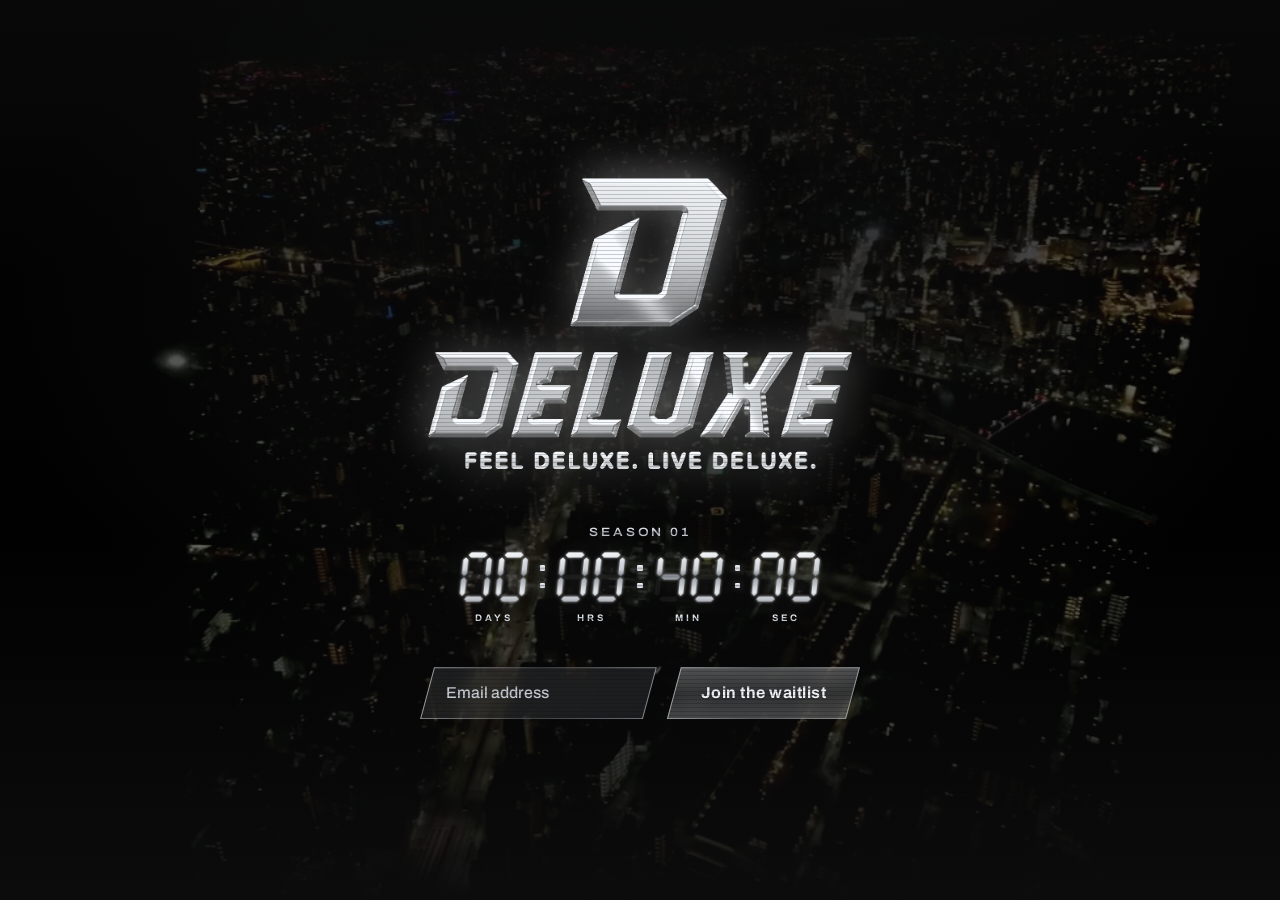
==== commit fbad9fd5: "Gate waitlist: see-through glass field and button with a quiet chrome edge and the logo's scanlines " ====
--- a/index.html
+++ b/index.html
@@ -106,7 +106,7 @@
             <input type="hidden" name="contact[tags]" value="newsletter,waitlist,season-01">
             <label class="visually-hidden" for="waitlist-email">Email address</label>
             <span class="waitlist__field"><input id="waitlist-email" type="email" name="contact[email]" placeholder="Email address" autocomplete="email" required></span>
-            <button type="submit">Join the waitlist</button>
+            <span class="waitlist__cta"><button type="submit">Join the waitlist</button></span>
             <p class="form-status" data-status role="status" aria-live="polite"></p>
           </form>
         </div>
--- a/assets/css/countdown.css
+++ b/assets/css/countdown.css
@@ -38,37 +38,46 @@
 }
 body[data-page="gate"] .nuke__stack .nuke__sep::before, body[data-page="gate"] .nuke__stack .nuke__sep::after { background: var(--chrome-text); }
 
-/* form: the field and the button lean forward like the DELUXE wordmark */
-body[data-page="gate"] .waitlist__form { --slant: 14px; gap: 10px; }
-body[data-page="gate"] .waitlist__field { position: relative; display: block; }
-/* the chrome edge is a 1px RING (outer parallelogram minus inner one, evenodd), so the field itself stays see-through glass */
-body[data-page="gate"] .waitlist__field::after {
-  content: ''; position: absolute; inset: 0; pointer-events: none;
-  background: linear-gradient(100deg, #f1f3f6, #9ba0a8 48%, #e9ecef);
+/* form: the field and the button lean forward like the DELUXE wordmark. Brady 2026-11-20: "waitlist doesn't need to be as
+   colorful and chrome as the deluxe logo, a bit more transparent, include the glitchy lines in the deluxe logo": both are
+   see-through glass with a quiet chrome edge, the logo's scanlines run across them, and the form twitches like the mark. */
+body[data-page="gate"] .waitlist__form { --slant: 14px; --para: polygon(var(--slant) 0, 100% 0, calc(100% - var(--slant)) 100%, 0 100%);
+  gap: 10px; animation: holo-flicker 9s steps(1) infinite; }
+body[data-page="gate"] :is(.waitlist__field, .waitlist__cta) { position: relative; display: block; }
+/* the 1px edge is a RING (outer parallelogram minus inner one, evenodd), so the glass inside stays see-through */
+body[data-page="gate"] :is(.waitlist__field, .waitlist__cta)::after {
+  content: ''; position: absolute; inset: 0; pointer-events: none; z-index: 2;
+  background: linear-gradient(100deg, rgba(236, 239, 243, .62), rgba(160, 165, 173, .32) 48%, rgba(230, 233, 237, .55));
   clip-path: polygon(evenodd, var(--slant) 0, 100% 0, calc(100% - var(--slant)) 100%, 0 100%, var(--slant) 0,
     calc(var(--slant) + .8px) 1px, calc(100% - 1.3px) 1px, calc(100% - var(--slant) - .8px) calc(100% - 1px), 1.3px calc(100% - 1px), calc(var(--slant) + .8px) 1px);
 }
+/* the logo's scanlines, drifting the same way */
+body[data-page="gate"] :is(.waitlist__field, .waitlist__cta)::before {
+  content: ''; position: absolute; inset: 0; pointer-events: none; z-index: 1; clip-path: var(--para);
+  background: repeating-linear-gradient(to bottom, rgba(12, 12, 13, .2) 0 1px, transparent 1px 4px);
+  animation: holo-scan 9s linear infinite;
+}
 body[data-page="gate"] .waitlist__field input {
   display: block; width: 100%; min-height: 52px; margin: 0; padding: 0 calc(var(--slant) + 12px);
-  border: 0; outline: 0; background: rgba(40, 44, 50, .42); color: #e9ecf0; font: inherit; font-weight: 500;
-  backdrop-filter: blur(10px) brightness(1.15); -webkit-backdrop-filter: blur(10px) brightness(1.15);
-  clip-path: polygon(var(--slant) 0, 100% 0, calc(100% - var(--slant)) 100%, 0 100%);
+  border: 0; outline: 0; background: rgba(205, 211, 219, .1); color: #e9ecf0; font: inherit; font-weight: 500;
+  backdrop-filter: blur(10px) brightness(1.12); -webkit-backdrop-filter: blur(10px) brightness(1.12); clip-path: var(--para);
 }
-body[data-page="gate"] .waitlist__field input::placeholder { color: #c9ced5; }
-body[data-page="gate"] .waitlist__field:focus-within::after { background: linear-gradient(100deg, #ffffff, #c9ced5 48%, #f4f6f8); }
-body[data-page="gate"] .waitlist__field:focus-within input { background: rgba(48, 53, 60, .5); }
-body[data-page="gate"] .waitlist__form button {
-  position: relative; overflow: hidden; min-height: 52px; padding: 0 calc(var(--slant) + 20px);
-  background: linear-gradient(180deg, #f2f4f7 0%, #d6dadf 38%, #9ba0a8 52%, #c3c8ce 62%, #edf0f3 100%);
-  color: #101113; font-weight: 750; letter-spacing: .02em;
-  clip-path: polygon(var(--slant) 0, 100% 0, calc(100% - var(--slant)) 100%, 0 100%);
+body[data-page="gate"] .waitlist__field input::placeholder { color: #c3c8cf; }
+body[data-page="gate"] .waitlist__field:focus-within input { background: rgba(205, 211, 219, .16); }
+body[data-page="gate"] .waitlist__field:focus-within::after,
+body[data-page="gate"] .waitlist__cta:hover::after { background: linear-gradient(100deg, rgba(245, 247, 249, .9), rgba(185, 190, 197, .55) 48%, rgba(240, 242, 245, .85)); }
+body[data-page="gate"] .waitlist__cta button {
+  position: relative; overflow: hidden; display: block; width: 100%; min-height: 52px; padding: 0 calc(var(--slant) + 20px); border: 0;
+  background: linear-gradient(180deg, rgba(236, 239, 243, .32), rgba(196, 202, 209, .2) 52%, rgba(232, 235, 239, .28));
+  color: #eef1f4; font-weight: 700; letter-spacing: .03em; text-shadow: 0 1px 2px rgba(12, 12, 13, .45);
+  backdrop-filter: blur(10px) brightness(1.18); -webkit-backdrop-filter: blur(10px) brightness(1.18); clip-path: var(--para);
 }
-/* the logo's light sweep, on the button */
-body[data-page="gate"] .waitlist__form button::after {
-  content: ''; position: absolute; inset: 0; pointer-events: none;
-  background: linear-gradient(105deg, transparent 42%, rgba(255, 255, 255, .8) 50%, transparent 58%) no-repeat; background-size: 320% 100%;
+body[data-page="gate"] .waitlist__cta button::after {   /* a soft pass of the logo's light sweep */
+  content: ''; position: absolute; inset: 0; pointer-events: none; opacity: .55;
+  background: linear-gradient(105deg, transparent 42%, rgba(255, 255, 255, .7) 50%, transparent 58%) no-repeat; background-size: 320% 100%;
   animation: holo-sweep 6s var(--ease) infinite;
 }
-body[data-page="gate"] .waitlist__form button:hover { filter: brightness(1.06); }
+body[data-page="gate"] .waitlist__cta button:hover { background: linear-gradient(180deg, rgba(240, 243, 246, .42), rgba(205, 211, 218, .28) 52%, rgba(236, 239, 243, .38)); }
 body[data-page="gate"] .waitlist__form .form-status { color: #dfe3e8; }
-@media (prefers-reduced-motion: reduce) { body[data-page="gate"] .waitlist__form button::after { animation: none; opacity: 0; } }
+@media (prefers-reduced-motion: reduce) { body[data-page="gate"] .waitlist__form, body[data-page="gate"] .waitlist__cta button::after,
+  body[data-page="gate"] :is(.waitlist__field, .waitlist__cta)::before { animation: none; } }
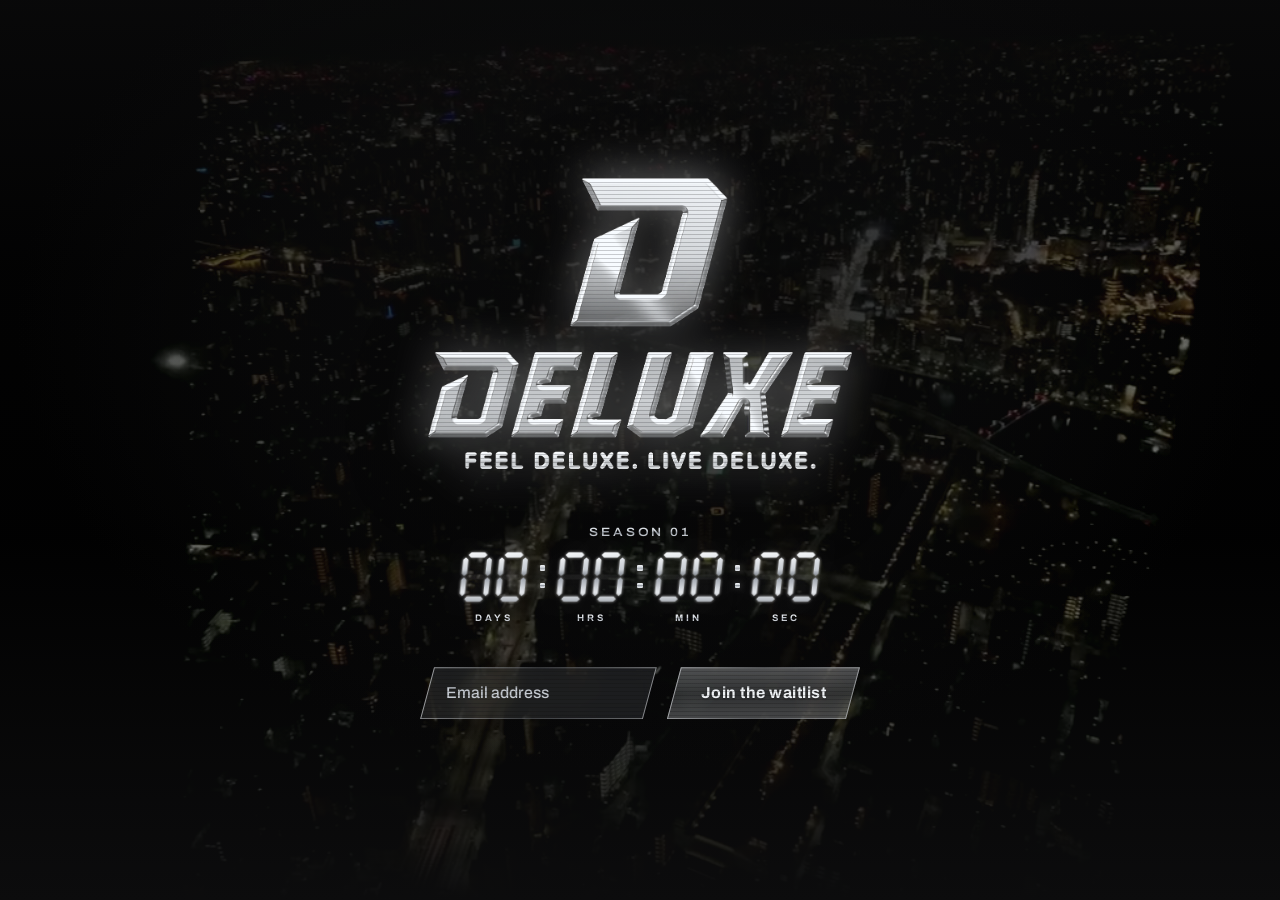
==== commit 18addeac: "Gate countdown: much more digit flickering (two glitch loops, 1-3 digits, 3-5 alternations) Co-Autho" ====
--- a/index.html
+++ b/index.html
@@ -82,19 +82,23 @@
                 // Brady 2026-11-20: no grey dimming; the flicker ALTERNATES a digit between random numbers and its real value
                 // (e.g. 7 0 3 0) in a quick burst, staying full chrome, then settles on the real value.
                 const pick = () => 1 + Math.floor(Math.random() * 9);   // never 0, so every flip is visible
+                // Brady 2026-11-20 "more number flickering": two independent loops, a burst every 0.8-2 s from each (flickering about 60% of the time),
+                // 1-3 digits per burst, 3-5 random/real alternations
+                const busy = new Set();
                 const glitch = () => {
-                  const all = [...root.querySelectorAll('b')], n = 1 + Math.floor(Math.random() * Math.random() * 3.2);
+                  const all = [...root.querySelectorAll('b')].filter((b) => !busy.has(b)), n = 1 + Math.floor(Math.random() * 3);
                   const hit = all.sort(() => Math.random() - .5).slice(0, n);
-                  const phases = 2 * (2 + Math.floor(Math.random() * 3));   // 2-4 random/real alternations
+                  hit.forEach((b) => busy.add(b));
+                  const phases = 2 * (3 + Math.floor(Math.random() * 3));
                   let k = 0;
                   const step = () => {
                     hit.forEach((b) => { b.innerHTML = glyph(k % 2 === 0 ? pick() : +b.dataset.d, b.dataset.i); });
-                    if (++k < phases) setTimeout(step, 45 + Math.random() * 35); else hit.forEach(draw);
+                    if (++k < phases) setTimeout(step, 45 + Math.random() * 35); else hit.forEach((b) => { draw(b); busy.delete(b); });
                   };
-                  step();
-                  setTimeout(glitch, 900 + Math.random() * 2300);
+                  if (hit.length) step();
+                  setTimeout(glitch, 800 + Math.random() * 1200);
                 };
-                setTimeout(glitch, 900);
+                setTimeout(glitch, 500); setTimeout(glitch, 1100);
               })();
             </script>
           </div>
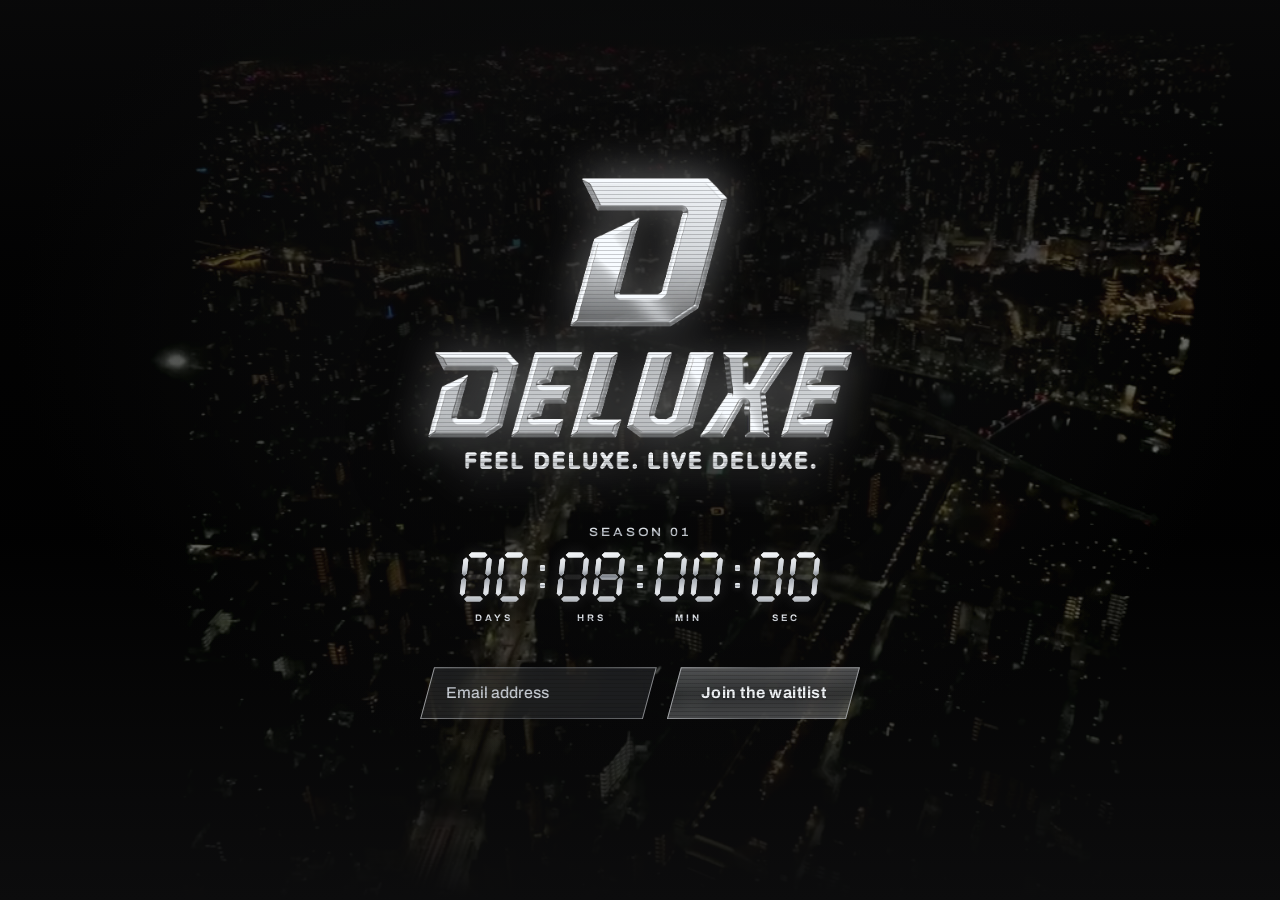
==== commit ad9e1f1e: "Gate countdown: smooth segment fades (digits built once, one glow per digit); middle six digits glit" ====
--- a/index.html
+++ b/index.html
@@ -49,12 +49,16 @@
               <p class="countdown__digits countdown__digits--broken nuke__stack"><span class="nuke__row" data-l="Days"><span><b>0</b><b>0</b></span></span><i class="nuke__sep"></i><span class="nuke__row" data-l="Hrs"><span><b>0</b><b>0</b></span></span><i class="nuke__sep"></i><span class="nuke__row" data-l="Min"><span><b>0</b><b>0</b></span></span><i class="nuke__sep"></i><span class="nuke__row" data-l="Sec"><span><b>0</b><b>0</b></span></span></p>
             </div>
             <script>
-              (() => {   // all-zero chrome readout; random flickers flip digits for a split second; ticks only once a launch date is set
+              (() => {   // all-zero chrome readout; smooth random flicker; now and then the middle six digits glitch into DELUXE; ticks only once a launch date is set
                 const root = document.querySelector('.nuke'); if (!root) return;
+                const stack = root.querySelector('.nuke__stack');
                 const rows = [...root.querySelectorAll('.nuke__row')];
-                // seven-segment glyphs: every segment drawn, lit ones get .on (unlit stay faintly visible)
+                // seven-segment glyphs. Each digit is BUILT ONCE (faint unlit segment + chrome lit layer + shine layer per segment, plus the
+                // two diagonals of the X in DELUXE); a change only toggles .on and the lit layers fade in 70 ms, so the flicker is smooth.
                 const SEG = { a: 'M2.2 1.2 3.2 .2h5.6l1 1-1 1H3.2z', b: 'M10.8 2.2l1 1v5.6l-1 1-1-1V3.2z', c: 'M10.8 10.4l1 1v5.6l-1 1-1-1v-5.6z',
-                  d: 'M2.2 19.2l1-1h5.6l1 1-1 1H3.2z', e: 'M1.2 10.4l1 1v5.6l-1 1-1-1v-5.6z', f: 'M1.2 2.2l1 1v5.6l-1 1-1-1V3.2z', g: 'M2.2 10.2l1-1h5.6l1 1-1 1H3.2z' };
+                  d: 'M2.2 19.2l1-1h5.6l1 1-1 1H3.2z', e: 'M1.2 10.4l1 1v5.6l-1 1-1-1v-5.6z', f: 'M1.2 2.2l1 1v5.6l-1 1-1-1V3.2z', g: 'M2.2 10.2l1-1h5.6l1 1-1 1H3.2z',
+                  x: 'M1.4 1.4 2.9.4l8.4 18.8-1.5 1z', y: 'M11.3 1.4 9.8.4 1.4 19.2l1.5 1z' };
+                const KEYS = Object.keys(SEG);
                 const LIT = ['abcdef', 'bc', 'abged', 'abgcd', 'fgbc', 'afgcd', 'afgedc', 'abc', 'abcdefg', 'abcdfg'];
                 // the DELUXE logo's shine: a light band sweeps across the digits every 6 s, one gradient per digit so it travels left to right
                 const defs = root.querySelector('.nuke__defs defs');
@@ -65,40 +69,57 @@
                     '<animate attributeName="x1" values="-30;30;30" keyTimes="0;.16;1" dur="6s" begin="' + at + '" repeatCount="indefinite"/>' +
                     '<animate attributeName="x2" values="-16;44;44" keyTimes="0;.16;1" dur="6s" begin="' + at + '" repeatCount="indefinite"/></linearGradient>');
                 }
-                const glyph = (n, i) => '<svg viewBox="0 0 12 20.4" aria-hidden="true"><g transform="skewX(-6) translate(1 0)">' +
-                  Object.keys(SEG).map((s) => '<path class="seg' + (LIT[n].includes(s) ? ' on' : '') + '" d="' + SEG[s] + '"/>').join('') +
-                  [...LIT[n]].map((s) => '<path class="shine" fill="url(#nuke-shine-' + i + ')" d="' + SEG[s] + '"/>').join('') + '</g></svg>';
-                const draw = (b) => { b.innerHTML = glyph(+b.dataset.d, b.dataset.i); };
-                root.querySelectorAll('b').forEach((b, i) => { b.dataset.i = i; b.dataset.d = b.textContent.trim(); draw(b); });
+                const svg = (i) => '<svg viewBox="0 0 12 20.4" aria-hidden="true"><g transform="skewX(-6) translate(1 0)">' +
+                  'abcdefg'.split('').map((s) => '<path class="seg" d="' + SEG[s] + '"/>').join('') +
+                  KEYS.map((s) => '<path class="lit" d="' + SEG[s] + '"/>').join('') +
+                  KEYS.map((s) => '<path class="shine" fill="url(#nuke-shine-' + i + ')" d="' + SEG[s] + '"/>').join('') + '</g></svg>';
+                const show = (b, segs) => { b._lit.forEach((p, k) => p.classList.toggle('on', segs.includes(KEYS[k]))); b._shine.forEach((p, k) => p.classList.toggle('on', segs.includes(KEYS[k]))); };
+                const digits = [...stack.querySelectorAll('b')];
+                digits.forEach((b, i) => { b.dataset.d = b.textContent.trim(); b.innerHTML = svg(i);
+                  b._lit = [...b.querySelectorAll('.lit')]; b._shine = [...b.querySelectorAll('.shine')]; show(b, LIT[+b.dataset.d]); });
+                const real = (b) => LIT[+b.dataset.d];
+                const busy = new Set();
                 const target = root.dataset.target && Date.parse(root.dataset.target);
                 if (target) {
-                  const put = (row, v) => { const s = String(v).padStart(2, '0'), r = rows.indexOf(row);
-                    row.firstElementChild.innerHTML = [...s].map((c, j) => '<b data-d="' + c + '" data-i="' + (r * 2 + j) + '"></b>').join(''); row.querySelectorAll('b').forEach(draw); };
+                  const put = (row, v) => { const s = String(Math.min(v, 99)).padStart(2, '0');
+                    row.querySelectorAll('b').forEach((b, j) => { b.dataset.d = s[j]; if (!busy.has(b) && !stack.classList.contains('is-word')) show(b, real(b)); }); };
                   const tick = () => { let t = Math.max(0, Math.floor((target - Date.now()) / 1000));
                     [86400, 3600, 60, 1].forEach((u, i) => { put(rows[i], Math.floor(t / u)); t %= u; }); };
                   tick(); setInterval(tick, 1000);
                 }
                 if (matchMedia('(prefers-reduced-motion: reduce)').matches) return;
-                // Brady 2026-11-20: no grey dimming; the flicker ALTERNATES a digit between random numbers and its real value
-                // (e.g. 7 0 3 0) in a quick burst, staying full chrome, then settles on the real value.
-                const pick = () => 1 + Math.floor(Math.random() * 9);   // never 0, so every flip is visible
-                // Brady 2026-11-20 "more number flickering": two independent loops, a burst every 0.8-2 s from each (flickering about 60% of the time),
-                // 1-3 digits per burst, 3-5 random/real alternations
-                const busy = new Set();
+                // the flicker ALTERNATES random numbers with the real value (e.g. 7 0 3 0) in full chrome, never dimmed (Brady: "it's going grey");
+                // "more number flickering": two loops, a burst every 0.8-2 s from each, 1-3 digits, 3-5 alternations, 85-120 ms per step
+                const pick = () => LIT[1 + Math.floor(Math.random() * 9)];   // never 0, so every flip is visible
                 const glitch = () => {
-                  const all = [...root.querySelectorAll('b')].filter((b) => !busy.has(b)), n = 1 + Math.floor(Math.random() * 3);
-                  const hit = all.sort(() => Math.random() - .5).slice(0, n);
-                  hit.forEach((b) => busy.add(b));
-                  const phases = 2 * (3 + Math.floor(Math.random() * 3));
-                  let k = 0;
-                  const step = () => {
-                    hit.forEach((b) => { b.innerHTML = glyph(k % 2 === 0 ? pick() : +b.dataset.d, b.dataset.i); });
-                    if (++k < phases) setTimeout(step, 45 + Math.random() * 35); else hit.forEach((b) => { draw(b); busy.delete(b); });
-                  };
-                  if (hit.length) step();
+                  if (!stack.classList.contains('is-word')) {
+                    const hit = digits.filter((b) => !busy.has(b)).sort(() => Math.random() - .5).slice(0, 1 + Math.floor(Math.random() * 3));
+                    hit.forEach((b) => busy.add(b));
+                    const phases = 2 * (3 + Math.floor(Math.random() * 3));
+                    let k = 0;
+                    const step = () => {
+                      if (stack.classList.contains('is-word')) { hit.forEach((b) => { if (!mid.includes(b)) show(b, real(b)); busy.delete(b); }); return; }
+                      hit.forEach((b) => show(b, k % 2 === 0 ? pick() : real(b)));
+                      if (++k < phases) setTimeout(step, 85 + Math.random() * 35); else hit.forEach((b) => { show(b, real(b)); busy.delete(b); });
+                    };
+                    if (hit.length) step();
+                  }
                   setTimeout(glitch, 800 + Math.random() * 1200);
                 };
                 setTimeout(glitch, 500); setTimeout(glitch, 1100);
+                // Brady 2026-11-20 "can it like flicker DELUXE somehow", "excluding first and last number": every 7-11 s the six middle
+                // digits stutter into d E L U X E (the X uses two diagonals), hold, and stutter back; colons and labels fade meanwhile
+                const WORD = ['bcdeg', 'adefg', 'def', 'bcdef', 'xy', 'adefg'];
+                const mid = digits.slice(1, 7);
+                const word = (on) => { stack.classList.toggle('is-word', on); mid.forEach((b, j) => show(b, on ? WORD[j] : real(b)));
+                  if (on) [digits[0], digits[7]].forEach((b) => show(b, real(b))); };   // first and last always show their real number
+                const flash = () => {
+                  const seq = [90, 70, 110, 60, 1000, 60, 90];   // word, digits, word, digits, word held, digits, word, then digits
+                  let k = 0;
+                  const next = () => { if (k < seq.length) { word(k % 2 === 0); setTimeout(next, seq[k++]); } else { word(false); setTimeout(flash, 7000 + Math.random() * 4000); } };
+                  next();
+                };
+                setTimeout(flash, 4200);
               })();
             </script>
           </div>
--- a/assets/css/countdown.css
+++ b/assets/css/countdown.css
@@ -14,7 +14,15 @@
 .nuke__stack .nuke__row b { display: block; width: .6em; height: 1em; animation: none; }
 .nuke__stack .nuke__row b svg { display: block; width: 100%; height: 100%; overflow: visible; }
 .nuke__stack .seg { fill: rgba(255, 255, 255, .055); }
-.nuke__stack .seg.on { fill: url(#nuke-chrome); filter: drop-shadow(0 0 .6px rgba(255, 255, 255, .7)) drop-shadow(0 0 7px rgba(255, 255, 255, .16)); }
+/* lit and shine layers sit over the faint unlit segment and FADE (70 ms) when a number changes: smooth, no rebuild.
+   One glow filter per digit (not per segment) keeps repaints cheap. */
+.nuke__stack .lit { fill: url(#nuke-chrome); opacity: 0; transition: opacity .07s linear; }
+.nuke__stack .shine { opacity: 0; transition: opacity .07s linear; }
+.nuke__stack .lit.on, .nuke__stack .shine.on { opacity: 1; }
+.nuke__stack .nuke__row b svg { filter: drop-shadow(0 0 .6px rgba(255, 255, 255, .7)) drop-shadow(0 0 7px rgba(255, 255, 255, .16)); }
+/* DELUXE moment: the colons and unit labels step back so the word reads */
+.nuke__stack .nuke__sep, .nuke__stack .nuke__row[data-l]::after { transition: opacity .06s linear; }
+.nuke__stack.is-word .nuke__sep, .nuke__stack.is-word .nuke__row[data-l]::after { opacity: 0; }
 .nuke__stack .nuke__row[data-l]::after { content: attr(data-l); position: static; transform: none;
   font: 700 max(9px, .19em)/1 Archivo, sans-serif; letter-spacing: .3em; text-transform: uppercase; color: var(--fog); }
 /* colon: two chrome dots centred on the digit height */
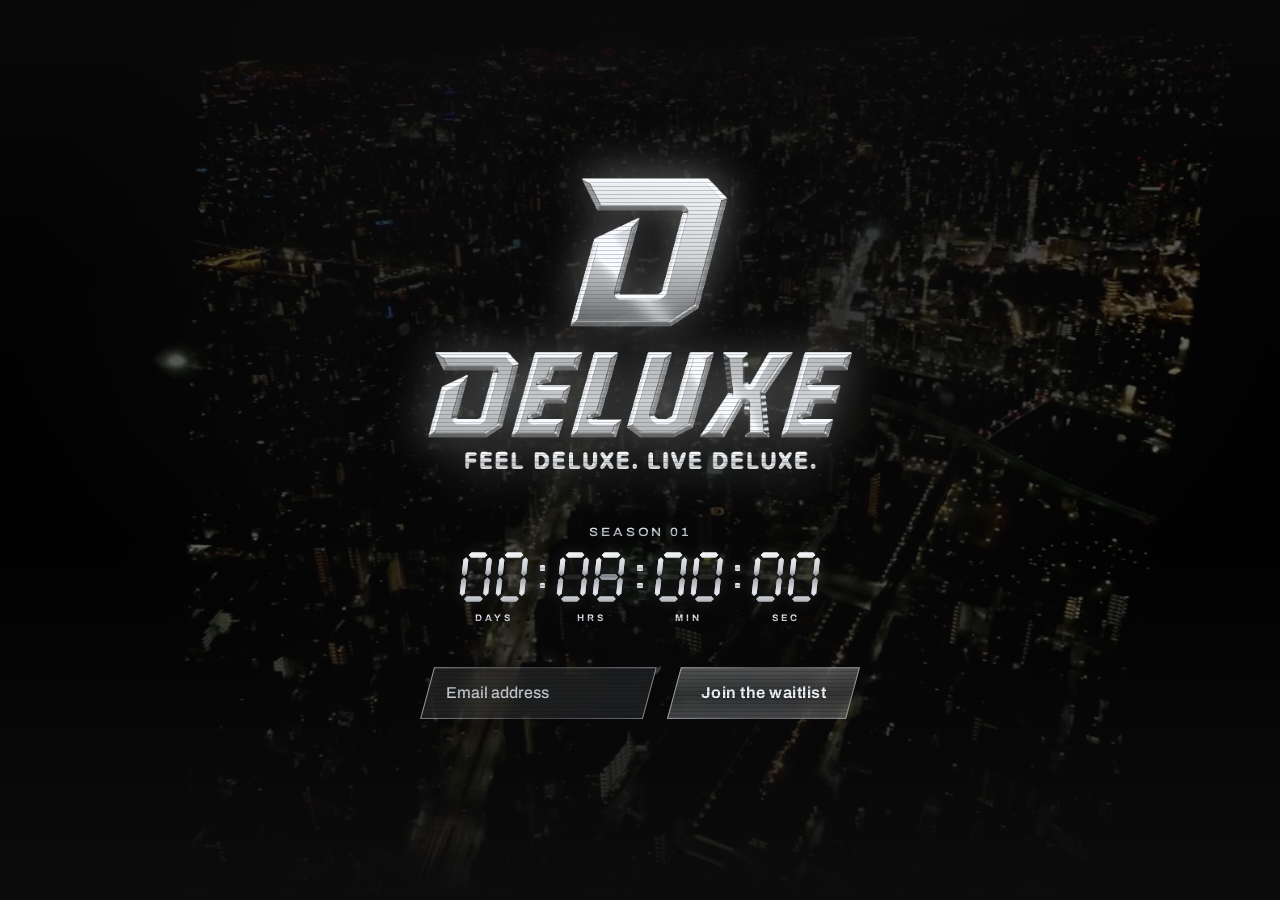
==== commit 6219b9bf: "Gate countdown: all-caps DELUXE (capital D with the logo's angled corners), end zeros vanish, letter" ====
--- a/index.html
+++ b/index.html
@@ -57,7 +57,10 @@
                 // two diagonals of the X in DELUXE); a change only toggles .on and the lit layers fade in 70 ms, so the flicker is smooth.
                 const SEG = { a: 'M2.2 1.2 3.2 .2h5.6l1 1-1 1H3.2z', b: 'M10.8 2.2l1 1v5.6l-1 1-1-1V3.2z', c: 'M10.8 10.4l1 1v5.6l-1 1-1-1v-5.6z',
                   d: 'M2.2 19.2l1-1h5.6l1 1-1 1H3.2z', e: 'M1.2 10.4l1 1v5.6l-1 1-1-1v-5.6z', f: 'M1.2 2.2l1 1v5.6l-1 1-1-1V3.2z', g: 'M2.2 10.2l1-1h5.6l1 1-1 1H3.2z',
-                  x: 'M1.4 1.4 2.9.4l8.4 18.8-1.5 1z', y: 'M11.3 1.4 9.8.4 1.4 19.2l1.5 1z' };
+                  x: 'M1.4 1.4 2.9.4l8.4 18.8-1.5 1z', y: 'M11.3 1.4 9.8.4 1.4 19.2l1.5 1z',
+                  // capital D with angled corners like the DELUXE mark: short top bar, top-right diagonal, short right side, bottom-right diagonal, short bottom bar
+                  h: 'M2.2 1.2 3.2.2h3l1 1-1 1H3.2z', i: 'M8.11.69 11.31 3.89 9.89 5.31 6.69 2.11z', j: 'M10.8 5.4l1 1v7.6l-1 1-1-1V6.4z',
+                  k: 'M11.31 16.51 8.11 19.71 6.69 18.29 9.89 15.09z', l: 'M2.2 19.2l1-1h3l1 1-1 1H3.2z' };
                 const KEYS = Object.keys(SEG);
                 const LIT = ['abcdef', 'bc', 'abged', 'abgcd', 'fgbc', 'afgcd', 'afgedc', 'abc', 'abcdefg', 'abcdfg'];
                 // the DELUXE logo's shine: a light band sweeps across the digits every 6 s, one gradient per digit so it travels left to right
@@ -98,7 +101,7 @@
                     const phases = 2 * (3 + Math.floor(Math.random() * 3));
                     let k = 0;
                     const step = () => {
-                      if (stack.classList.contains('is-word')) { hit.forEach((b) => { if (!mid.includes(b)) show(b, real(b)); busy.delete(b); }); return; }
+                      if (stack.classList.contains('is-word')) { hit.forEach((b) => { if (ends.includes(b)) show(b, ''); busy.delete(b); }); return; }
                       hit.forEach((b) => show(b, k % 2 === 0 ? pick() : real(b)));
                       if (++k < phases) setTimeout(step, 85 + Math.random() * 35); else hit.forEach((b) => { show(b, real(b)); busy.delete(b); });
                     };
@@ -109,17 +112,26 @@
                 setTimeout(glitch, 500); setTimeout(glitch, 1100);
                 // Brady 2026-11-20 "can it like flicker DELUXE somehow", "excluding first and last number": every 7-11 s the six middle
                 // digits stutter into d E L U X E (the X uses two diagonals), hold, and stutter back; colons and labels fade meanwhile
-                const WORD = ['bcdeg', 'adefg', 'def', 'bcdef', 'xy', 'adefg'];
-                const mid = digits.slice(1, 7);
+                // ALL CAPS (Brady: "make it all caps, it looks like it says deluxed"): capital D glyph, and the first and last digits go dark
+                // for the moment so the zeros are not read as letters
+                const WORD = ['efhijkl', 'adefg', 'def', 'bcdef', 'xy', 'adefg'];   // D E L U X E
+                const mid = digits.slice(1, 7), ends = [digits[0], digits[7]];
+                ends.forEach((b) => b.classList.add('nuke__end'));   // "make 0s disappear during that": the end digits vanish fully (CSS .is-word .nuke__end)
+                // while the word shows, the six letters close ranks into one evenly spaced, centred word (layout offsets, so it is not thrown off by the transforms)
+                // each unit row is position:relative, so sum offsets up to the stack to get comparable x positions
+                const xOf = (el) => { let x = 0; for (let e = el; e && e !== stack; e = e.offsetParent) x += e.offsetLeft; return x; };
                 const word = (on) => { stack.classList.toggle('is-word', on); mid.forEach((b, j) => show(b, on ? WORD[j] : real(b)));
-                  if (on) [digits[0], digits[7]].forEach((b) => show(b, real(b))); };   // first and last always show their real number
+                  ends.forEach((b) => show(b, on ? '' : real(b)));
+                  const xs = mid.map(xOf), w = mid[0].offsetWidth, p = xs[2] - xs[1];   // p: digit-to-digit step inside one pair
+                  const start = (xs[0] + xs[5] + w) / 2 - (p * 5 + w) / 2;
+                  mid.forEach((b, j) => { b.style.transform = on ? 'translateX(' + (start + j * p - xs[j]).toFixed(1) + 'px)' : ''; }); };
                 const flash = () => {
                   const seq = [90, 70, 110, 60, 1000, 60, 90];   // word, digits, word, digits, word held, digits, word, then digits
                   let k = 0;
-                  const next = () => { if (k < seq.length) { word(k % 2 === 0); setTimeout(next, seq[k++]); } else { word(false); setTimeout(flash, 7000 + Math.random() * 4000); } };
+                  const next = () => { if (k < seq.length) { word(k % 2 === 0); setTimeout(next, seq[k++]); } else { word(false); setTimeout(flash, 3000 + Math.random() * 2000); } };
                   next();
                 };
-                setTimeout(flash, 4200);
+                setTimeout(flash, 2600);   // "make it happen more frequent": every 3-5 s
               })();
             </script>
           </div>
--- a/assets/css/countdown.css
+++ b/assets/css/countdown.css
@@ -23,6 +23,9 @@
 /* DELUXE moment: the colons and unit labels step back so the word reads */
 .nuke__stack .nuke__sep, .nuke__stack .nuke__row[data-l]::after { transition: opacity .06s linear; }
 .nuke__stack.is-word .nuke__sep, .nuke__stack.is-word .nuke__row[data-l]::after { opacity: 0; }
+.nuke__stack .nuke__end { transition: opacity .06s linear; }
+.nuke__stack .nuke__row b { transition: transform .08s ease-out; }   /* letters slide together for the DELUXE moment */
+.nuke__stack.is-word .nuke__end { opacity: 0; }   /* the end zeros disappear completely, ghost segments too */
 .nuke__stack .nuke__row[data-l]::after { content: attr(data-l); position: static; transform: none;
   font: 700 max(9px, .19em)/1 Archivo, sans-serif; letter-spacing: .3em; text-transform: uppercase; color: var(--fog); }
 /* colon: two chrome dots centred on the digit height */
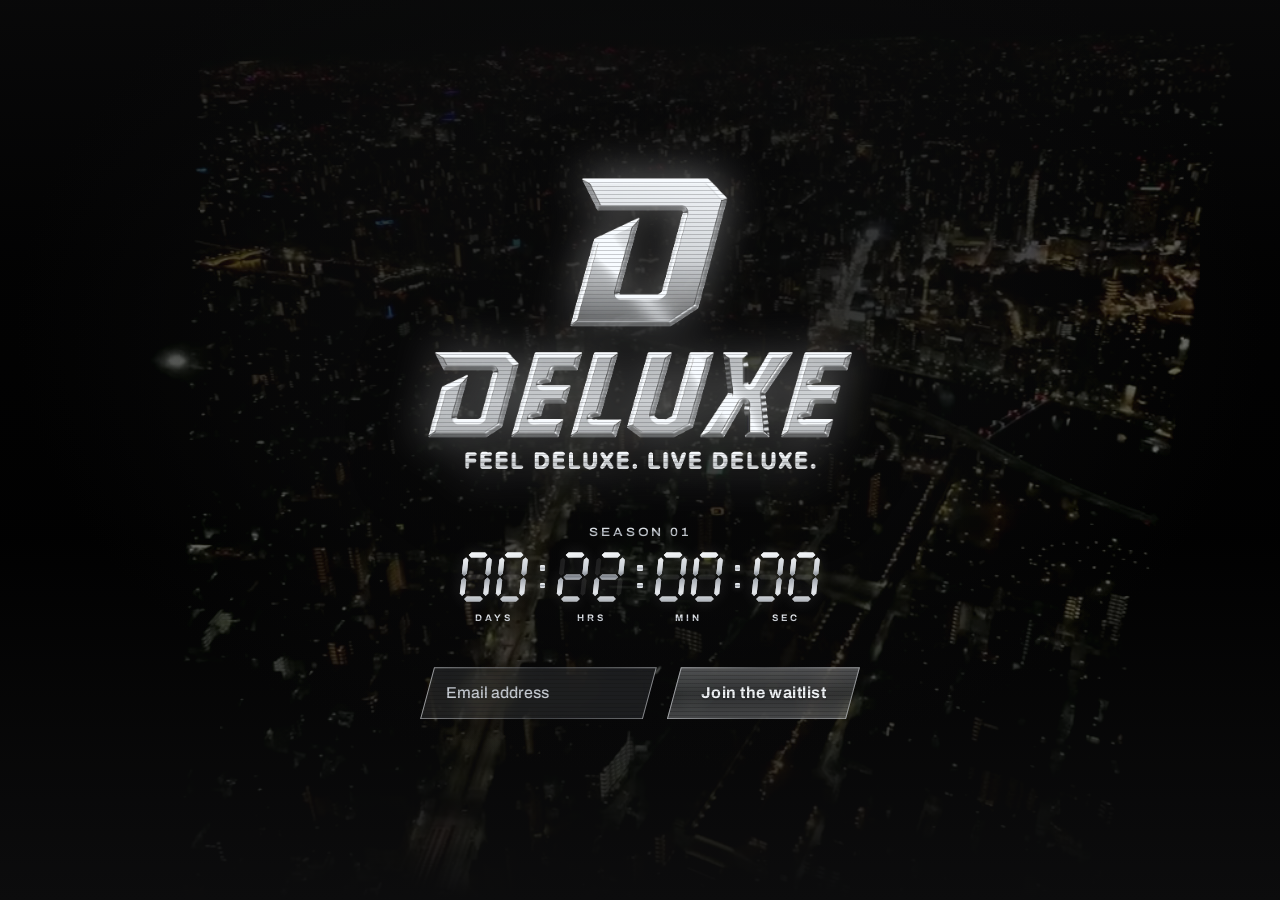
==== commit a95c0475: "Gate countdown: DELUXE moment is clean (letters change in place, no sliding or stutter, colons and l" ====
--- a/index.html
+++ b/index.html
@@ -117,20 +117,11 @@
                 const WORD = ['efhijkl', 'adefg', 'def', 'bcdef', 'xy', 'adefg'];   // D E L U X E
                 const mid = digits.slice(1, 7), ends = [digits[0], digits[7]];
                 ends.forEach((b) => b.classList.add('nuke__end'));   // "make 0s disappear during that": the end digits vanish fully (CSS .is-word .nuke__end)
-                // while the word shows, the six letters close ranks into one evenly spaced, centred word (layout offsets, so it is not thrown off by the transforms)
-                // each unit row is position:relative, so sum offsets up to the stack to get comparable x positions
-                const xOf = (el) => { let x = 0; for (let e = el; e && e !== stack; e = e.offsetParent) x += e.offsetLeft; return x; };
+                // Brady: "it's spazzing out and not clean, it's shrinking to fit", "it should remain cleanly, countdown and everything should stay":
+                // letters change IN PLACE (no sliding), colons and labels stay, one smooth fade in, a hold, one smooth fade out
                 const word = (on) => { stack.classList.toggle('is-word', on); mid.forEach((b, j) => show(b, on ? WORD[j] : real(b)));
-                  ends.forEach((b) => show(b, on ? '' : real(b)));
-                  const xs = mid.map(xOf), w = mid[0].offsetWidth, p = xs[2] - xs[1];   // p: digit-to-digit step inside one pair
-                  const start = (xs[0] + xs[5] + w) / 2 - (p * 5 + w) / 2;
-                  mid.forEach((b, j) => { b.style.transform = on ? 'translateX(' + (start + j * p - xs[j]).toFixed(1) + 'px)' : ''; }); };
-                const flash = () => {
-                  const seq = [90, 70, 110, 60, 1000, 60, 90];   // word, digits, word, digits, word held, digits, word, then digits
-                  let k = 0;
-                  const next = () => { if (k < seq.length) { word(k % 2 === 0); setTimeout(next, seq[k++]); } else { word(false); setTimeout(flash, 3000 + Math.random() * 2000); } };
-                  next();
-                };
+                  ends.forEach((b) => show(b, on ? '' : real(b))); };
+                const flash = () => { word(true); setTimeout(() => { word(false); setTimeout(flash, 3000 + Math.random() * 2000); }, 1300); };
                 setTimeout(flash, 2600);   // "make it happen more frequent": every 3-5 s
               })();
             </script>
--- a/assets/css/countdown.css
+++ b/assets/css/countdown.css
@@ -20,12 +20,9 @@
 .nuke__stack .shine { opacity: 0; transition: opacity .07s linear; }
 .nuke__stack .lit.on, .nuke__stack .shine.on { opacity: 1; }
 .nuke__stack .nuke__row b svg { filter: drop-shadow(0 0 .6px rgba(255, 255, 255, .7)) drop-shadow(0 0 7px rgba(255, 255, 255, .16)); }
-/* DELUXE moment: the colons and unit labels step back so the word reads */
-.nuke__stack .nuke__sep, .nuke__stack .nuke__row[data-l]::after { transition: opacity .06s linear; }
-.nuke__stack.is-word .nuke__sep, .nuke__stack.is-word .nuke__row[data-l]::after { opacity: 0; }
-.nuke__stack .nuke__end { transition: opacity .06s linear; }
-.nuke__stack .nuke__row b { transition: transform .08s ease-out; }   /* letters slide together for the DELUXE moment */
-.nuke__stack.is-word .nuke__end { opacity: 0; }   /* the end zeros disappear completely, ghost segments too */
+/* DELUXE moment: letters change in place, colons and labels stay; only the end zeros disappear (ghost segments too) */
+.nuke__stack .nuke__end { transition: opacity .12s linear; }
+.nuke__stack.is-word .nuke__end { opacity: 0; }
 .nuke__stack .nuke__row[data-l]::after { content: attr(data-l); position: static; transform: none;
   font: 700 max(9px, .19em)/1 Archivo, sans-serif; letter-spacing: .3em; text-transform: uppercase; color: var(--fog); }
 /* colon: two chrome dots centred on the digit height */
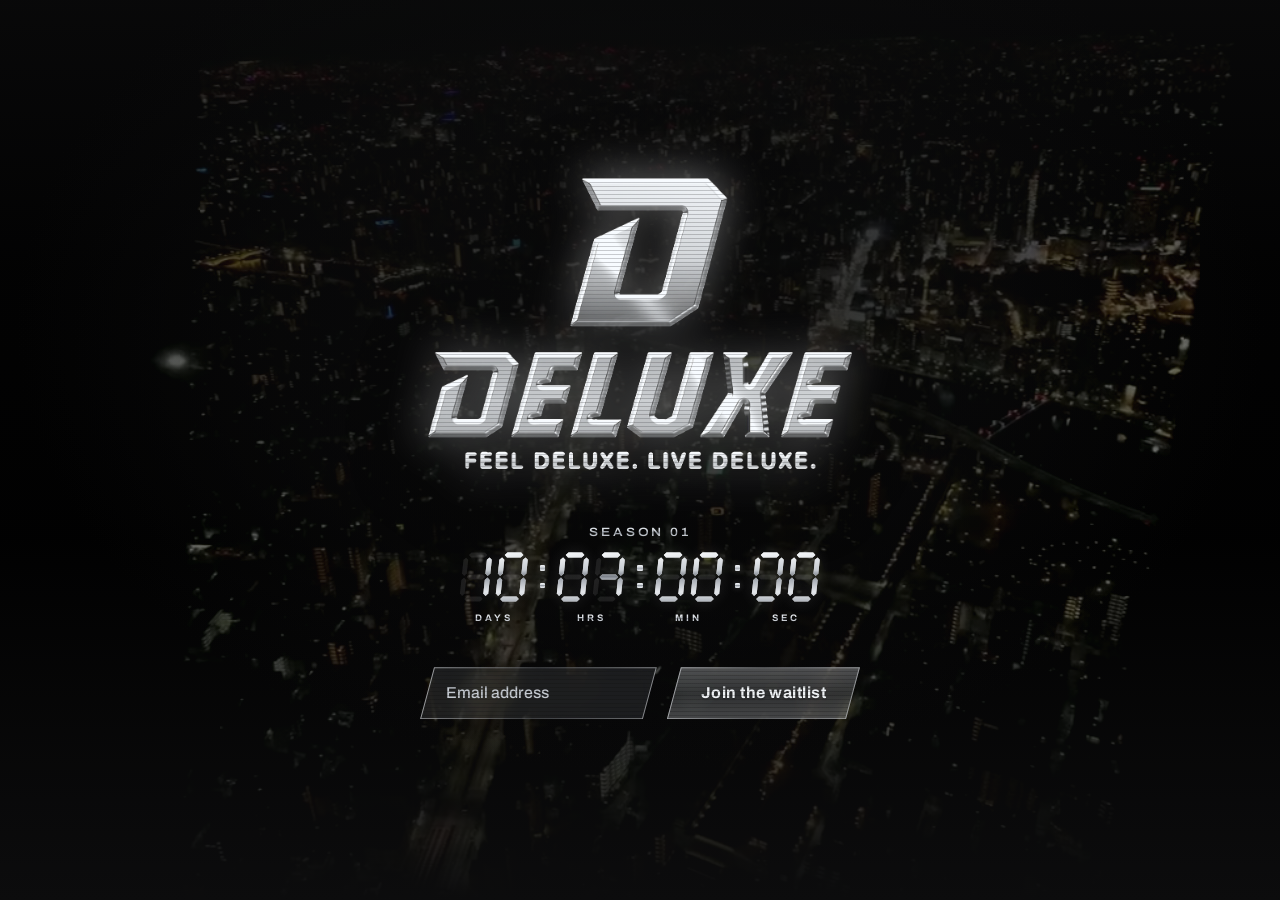
==== commit 663aa30e: "Gate countdown: DELUXE letters flicker in on their own timing and revert one at a time; end zeros st" ====
--- a/index.html
+++ b/index.html
@@ -101,7 +101,7 @@
                     const phases = 2 * (3 + Math.floor(Math.random() * 3));
                     let k = 0;
                     const step = () => {
-                      if (stack.classList.contains('is-word')) { hit.forEach((b) => { if (ends.includes(b)) show(b, ''); busy.delete(b); }); return; }
+                      if (stack.classList.contains('is-word')) { hit.forEach((b) => { show(b, real(b)); busy.delete(b); }); return; }
                       hit.forEach((b) => show(b, k % 2 === 0 ? pick() : real(b)));
                       if (++k < phases) setTimeout(step, 85 + Math.random() * 35); else hit.forEach((b) => { show(b, real(b)); busy.delete(b); });
                     };
@@ -110,18 +110,23 @@
                   setTimeout(glitch, 800 + Math.random() * 1200);
                 };
                 setTimeout(glitch, 500); setTimeout(glitch, 1100);
-                // Brady 2026-11-20 "can it like flicker DELUXE somehow", "excluding first and last number": every 7-11 s the six middle
-                // digits stutter into d E L U X E (the X uses two diagonals), hold, and stutter back; colons and labels fade meanwhile
-                // ALL CAPS (Brady: "make it all caps, it looks like it says deluxed"): capital D glyph, and the first and last digits go dark
-                // for the moment so the zeros are not read as letters
+                // DELUXE moment (Brady 2026-11-20): the six middle digits turn into D E L U X E in all caps (capital D = custom glyph with the logo's
+                // angled corners, X = two diagonals), IN PLACE: no sliding; colons, labels and the end zeros stay ("keep the 0s actually").
+                // "less structured, flicker slight": each letter flickers in on its own timing (letter, number, letter);
+                // "when it goes back to numbers it should go one at a time": the letters revert one by one in random order, each with the same slight flicker.
                 const WORD = ['efhijkl', 'adefg', 'def', 'bcdef', 'xy', 'adefg'];   // D E L U X E
                 const mid = digits.slice(1, 7), ends = [digits[0], digits[7]];
-                ends.forEach((b) => b.classList.add('nuke__end'));   // "make 0s disappear during that": the end digits vanish fully (CSS .is-word .nuke__end)
-                // Brady: "it's spazzing out and not clean, it's shrinking to fit", "it should remain cleanly, countdown and everything should stay":
-                // letters change IN PLACE (no sliding), colons and labels stay, one smooth fade in, a hold, one smooth fade out
-                const word = (on) => { stack.classList.toggle('is-word', on); mid.forEach((b, j) => show(b, on ? WORD[j] : real(b)));
-                  ends.forEach((b) => show(b, on ? '' : real(b))); };
-                const flash = () => { word(true); setTimeout(() => { word(false); setTimeout(flash, 3000 + Math.random() * 2000); }, 1300); };
+                const flick = (b, a, c) => { show(b, a); setTimeout(() => show(b, c), 50 + Math.random() * 40); setTimeout(() => show(b, a), 110 + Math.random() * 60); };
+                const flash = () => {
+                  stack.classList.add('is-word');
+                  busy.forEach((b) => show(b, real(b)));   // any number-flicker in flight snaps back first, so no stray digit shows
+                  mid.forEach((b, j) => setTimeout(() => flick(b, WORD[j], real(b)), Math.random() * 320));
+                  const order = [0, 1, 2, 3, 4, 5].sort(() => Math.random() - .5);
+                  setTimeout(() => {
+                    order.forEach((j, n) => setTimeout(() => flick(mid[j], real(mid[j]), WORD[j]), n * (130 + Math.random() * 50)));
+                    setTimeout(() => { mid.forEach((b) => show(b, real(b))); stack.classList.remove('is-word'); setTimeout(flash, 3000 + Math.random() * 2000); }, 6 * 180 + 260);
+                  }, 1500);
+                };
                 setTimeout(flash, 2600);   // "make it happen more frequent": every 3-5 s
               })();
             </script>
--- a/assets/css/countdown.css
+++ b/assets/css/countdown.css
@@ -20,9 +20,7 @@
 .nuke__stack .shine { opacity: 0; transition: opacity .07s linear; }
 .nuke__stack .lit.on, .nuke__stack .shine.on { opacity: 1; }
 .nuke__stack .nuke__row b svg { filter: drop-shadow(0 0 .6px rgba(255, 255, 255, .7)) drop-shadow(0 0 7px rgba(255, 255, 255, .16)); }
-/* DELUXE moment: letters change in place, colons and labels stay; only the end zeros disappear (ghost segments too) */
-.nuke__stack .nuke__end { transition: opacity .12s linear; }
-.nuke__stack.is-word .nuke__end { opacity: 0; }
+/* DELUXE moment: letters change in place; colons, labels and the end zeros all stay */
 .nuke__stack .nuke__row[data-l]::after { content: attr(data-l); position: static; transform: none;
   font: 700 max(9px, .19em)/1 Archivo, sans-serif; letter-spacing: .3em; text-transform: uppercase; color: var(--fog); }
 /* colon: two chrome dots centred on the digit height */
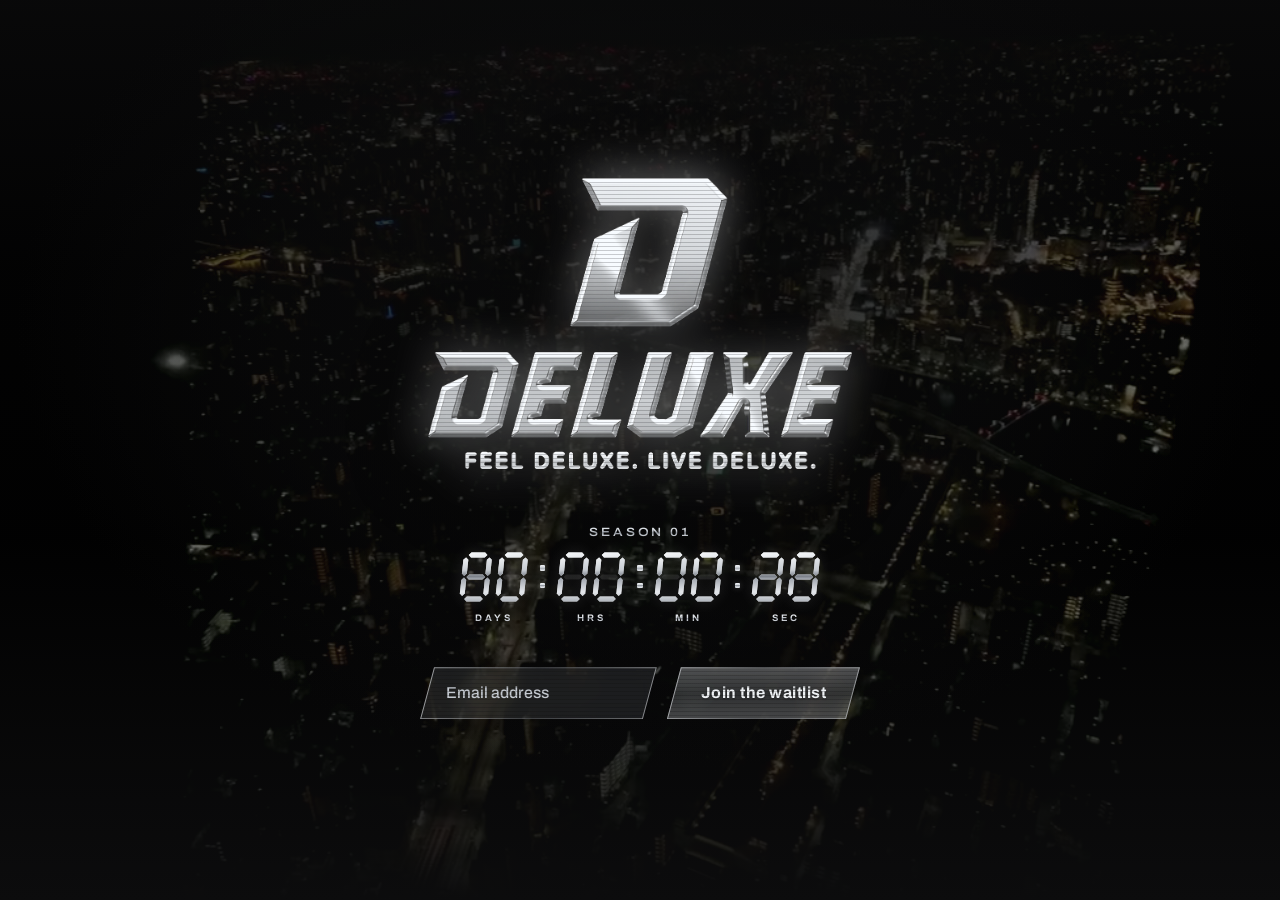
==== commit 77bfddf6: "Gate countdown: during DELUXE the end zeros dim to a ghost and the letters glow brighter so the word" ====
--- a/index.html
+++ b/index.html
@@ -116,7 +116,9 @@
                 // "when it goes back to numbers it should go one at a time": the letters revert one by one in random order, each with the same slight flicker.
                 const WORD = ['efhijkl', 'adefg', 'def', 'bcdef', 'xy', 'adefg'];   // D E L U X E
                 const mid = digits.slice(1, 7), ends = [digits[0], digits[7]];
-                const flick = (b, a, c) => { show(b, a); setTimeout(() => show(b, c), 50 + Math.random() * 40); setTimeout(() => show(b, a), 110 + Math.random() * 60); };
+                // "you can't read deluxe with the 0s": the end zeros stay but dim to a ghost during the word, the letters glow brighter (CSS .is-word)
+                ends.forEach((b) => b.classList.add('nuke__end'));
+                const flick =(b, a, c) => { show(b, a); setTimeout(() => show(b, c), 50 + Math.random() * 40); setTimeout(() => show(b, a), 110 + Math.random() * 60); };
                 const flash = () => {
                   stack.classList.add('is-word');
                   busy.forEach((b) => show(b, real(b)));   // any number-flicker in flight snaps back first, so no stray digit shows
--- a/assets/css/countdown.css
+++ b/assets/css/countdown.css
@@ -20,7 +20,11 @@
 .nuke__stack .shine { opacity: 0; transition: opacity .07s linear; }
 .nuke__stack .lit.on, .nuke__stack .shine.on { opacity: 1; }
 .nuke__stack .nuke__row b svg { filter: drop-shadow(0 0 .6px rgba(255, 255, 255, .7)) drop-shadow(0 0 7px rgba(255, 255, 255, .16)); }
-/* DELUXE moment: letters change in place; colons, labels and the end zeros all stay */
+/* DELUXE moment: letters change in place; colons and labels stay; the end zeros stay but dim to a ghost so the word reads,
+   and the six letters glow a little brighter */
+.nuke__stack .nuke__end { transition: opacity .15s linear; }
+.nuke__stack.is-word .nuke__end { opacity: .2; }
+.nuke__stack.is-word .nuke__row b:not(.nuke__end) svg { filter: drop-shadow(0 0 .8px rgba(255, 255, 255, .9)) drop-shadow(0 0 10px rgba(255, 255, 255, .28)); }
 .nuke__stack .nuke__row[data-l]::after { content: attr(data-l); position: static; transform: none;
   font: 700 max(9px, .19em)/1 Archivo, sans-serif; letter-spacing: .3em; text-transform: uppercase; color: var(--fog); }
 /* colon: two chrome dots centred on the digit height */
